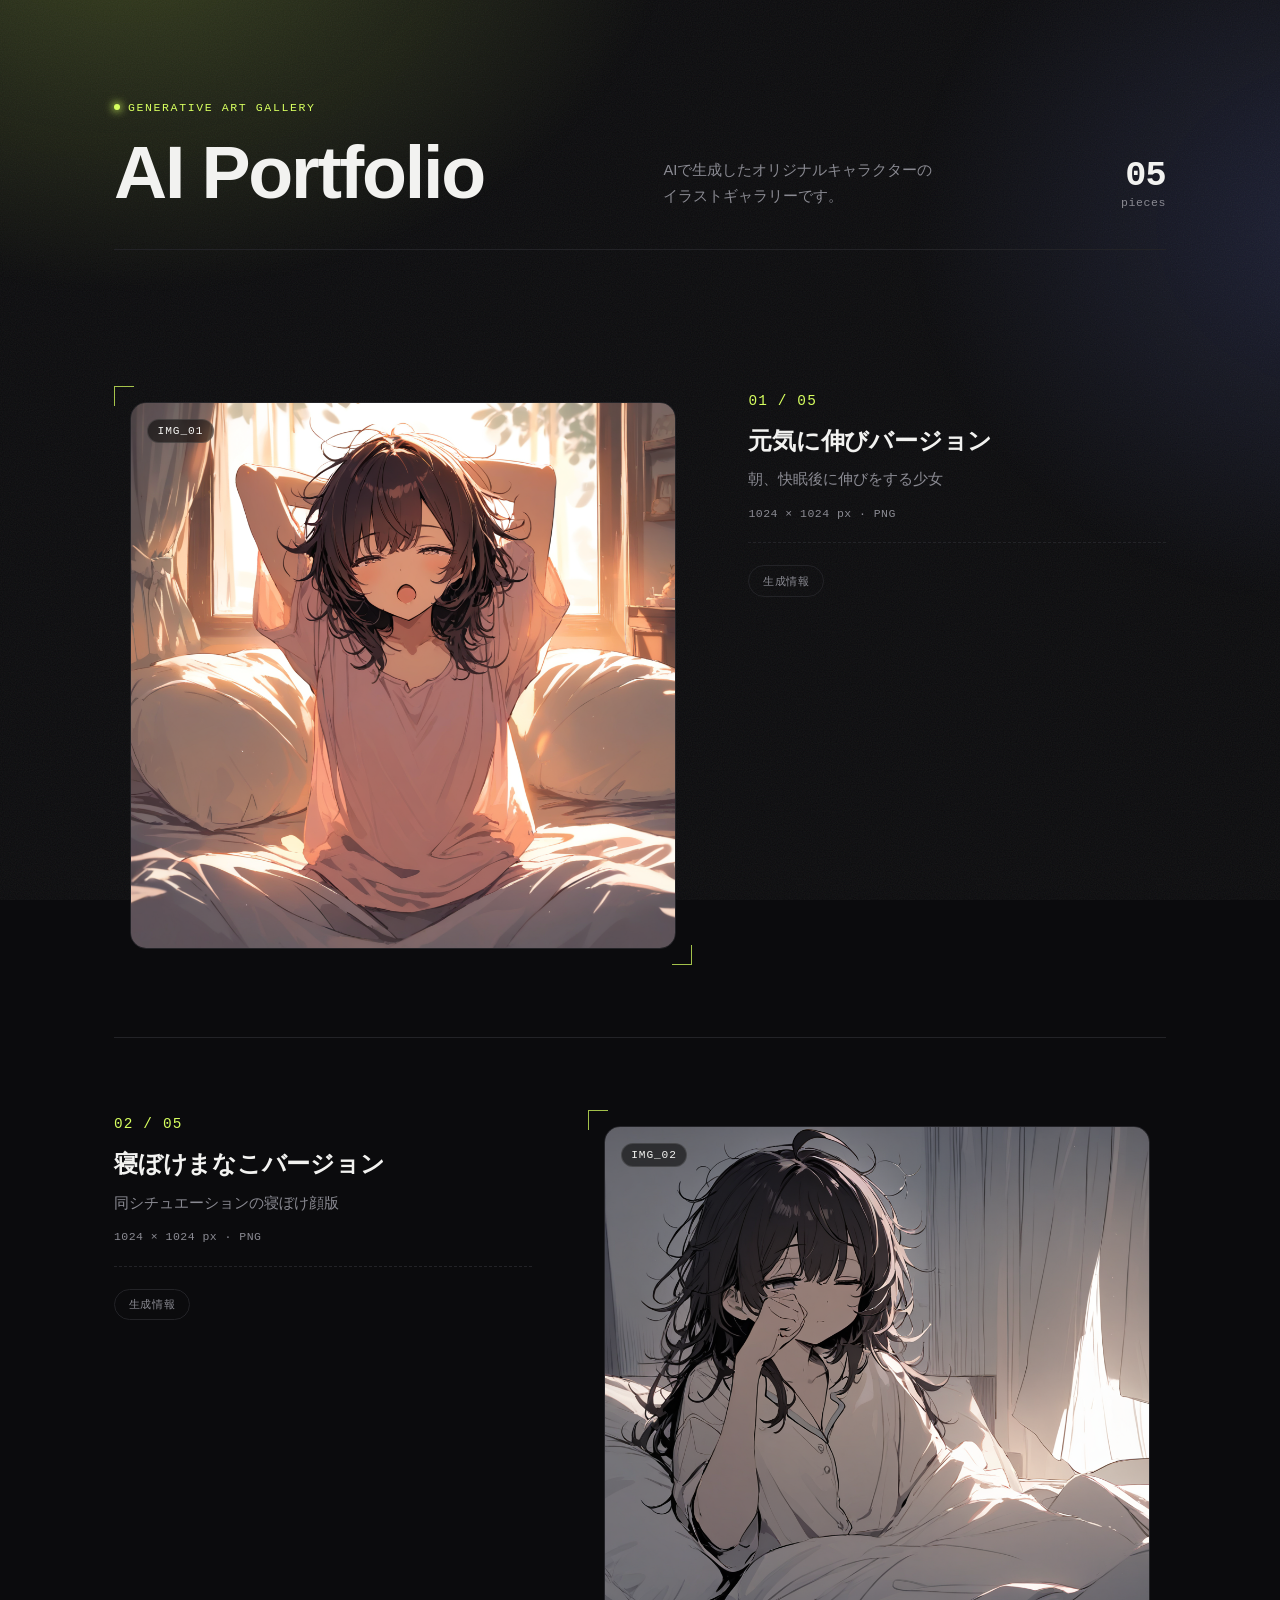
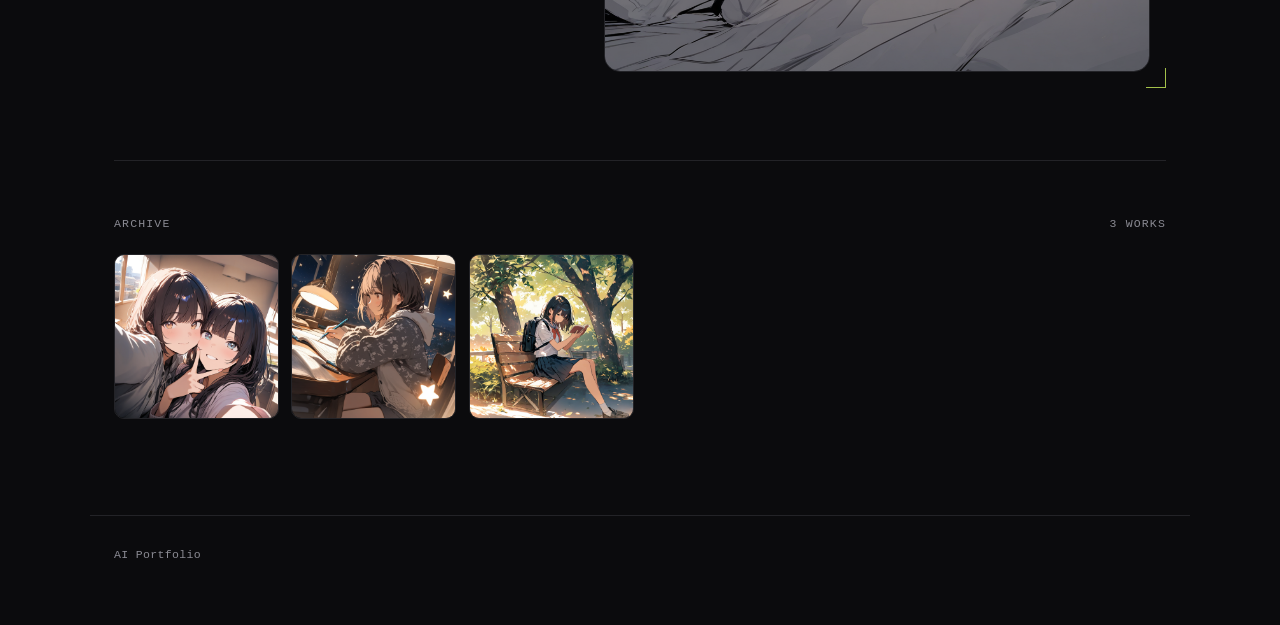
==== docs/index.html @ d52e2854 "Add selfie shot piece (two girls, cheek-to-cheek) Picked the best of 5 generated variations after vi" ====
<!doctype html>
<html lang="ja">
<head>
<meta charset="utf-8">
<meta name="viewport" content="width=device-width, initial-scale=1">
<title>AI Portfolio</title>
<style>
  :root {
    --bg: #0b0b0d;
    --bg-elevated: #131316;
    --fg: #f2f2f0;
    --muted: #8a8a92;
    --accent: #d7ff5f;
    --border: #232327;
    --mono: "SFMono-Regular", Consolas, "Liberation Mono", Menlo, monospace;
    --sans: -apple-system, "Segoe UI", "Hiragino Sans", "Noto Sans JP", sans-serif;
  }
  * { box-sizing: border-box; }
  html { scroll-behavior: smooth; }
  body {
    margin: 0;
    background: var(--bg);
    color: var(--fg);
    font-family: var(--sans);
    -webkit-font-smoothing: antialiased;
  }
  body::before,
  body::after {
    content: "";
    position: fixed;
    inset: 0;
    z-index: -1;
    pointer-events: none;
  }
  body::before {
    background:
      radial-gradient(ellipse 1000px 700px at 10% -10%, rgba(215, 255, 95, 0.22), transparent 55%),
      radial-gradient(ellipse 800px 700px at 105% 25%, rgba(120, 140, 255, 0.16), transparent 55%);
  }
  body::after {
    opacity: 0.07;
    mix-blend-mode: screen;
    background-image: url("data:image/svg+xml,%3Csvg xmlns='http://www.w3.org/2000/svg' width='180' height='180'%3E%3Cfilter id='n'%3E%3CfeTurbulence type='fractalNoise' baseFrequency='0.85' numOctaves='2' stitchTiles='stitch'/%3E%3C/filter%3E%3Crect width='100%25' height='100%25' filter='url(%23n)'/%3E%3C/svg%3E");
  }

  /* ---------- Hero ---------- */
  .hero {
    max-width: 1100px;
    margin: 0 auto;
    padding: 6rem 1.5rem 4rem;
  }
  .hero .eyebrow {
    display: inline-flex;
    align-items: center;
    gap: 0.5rem;
    font-family: var(--mono);
    font-size: 0.72rem;
    letter-spacing: 0.14em;
    text-transform: uppercase;
    color: var(--accent);
    margin-bottom: 1.4rem;
  }
  .hero .eyebrow::before {
    content: "";
    width: 6px;
    height: 6px;
    border-radius: 50%;
    background: var(--accent);
    box-shadow: 0 0 8px 1px var(--accent);
  }
  .hero-row {
    display: flex;
    justify-content: space-between;
    align-items: flex-end;
    gap: 2rem;
    flex-wrap: wrap;
    border-bottom: 1px solid var(--border);
    padding-bottom: 2.5rem;
  }
  .hero h1 {
    font-size: clamp(2.6rem, 7vw, 4.6rem);
    line-height: 1;
    letter-spacing: -0.03em;
    margin: 0;
    font-weight: 700;
  }
  .hero p {
    max-width: 34ch;
    color: var(--muted);
    line-height: 1.75;
    font-size: 0.92rem;
    margin: 0;
  }
  .hero-count {
    font-family: var(--mono);
    font-size: 0.72rem;
    color: var(--muted);
    text-align: right;
    letter-spacing: 0.05em;
    white-space: nowrap;
  }
  .hero-count strong {
    display: block;
    font-size: 2.2rem;
    color: var(--fg);
    font-weight: 700;
    letter-spacing: -0.02em;
  }

  /* ---------- Featured (zigzag editorial) ---------- */
  .featured {
    max-width: 1100px;
    margin: 0 auto;
    padding: 0 1.5rem;
  }
  .piece {
    display: flex;
    align-items: flex-start;
    gap: 3.5rem;
    padding: 4.5rem 0;
    border-bottom: 1px solid var(--border);
  }
  .piece.reverse {
    flex-direction: row-reverse;
  }
  .frame-wrap {
    position: relative;
    padding: 16px;
    flex: 1 1 58%;
    min-width: 0;
  }
  .corner {
    position: absolute;
    width: 20px;
    height: 20px;
    border: 1.5px solid var(--accent);
    opacity: 0.75;
  }
  .corner-tl { top: 0; left: 0; border-right: none; border-bottom: none; }
  .corner-br { bottom: 0; right: 0; border-left: none; border-top: none; }
  .frame {
    position: relative;
    border-radius: 16px;
    overflow: hidden;
    background: var(--bg-elevated);
    border: 1px solid var(--border);
    isolation: isolate;
    cursor: zoom-in;
  }
  .frame img {
    display: block;
    width: 100%;
    height: auto;
    transition: transform 0.6s cubic-bezier(0.16, 1, 0.3, 1);
  }
  .frame:hover img { transform: scale(1.035); }
  .frame .index {
    position: absolute;
    top: 1rem;
    left: 1rem;
    font-family: var(--mono);
    font-size: 0.7rem;
    letter-spacing: 0.08em;
    color: var(--fg);
    background: rgba(0, 0, 0, 0.55);
    backdrop-filter: blur(6px);
    padding: 0.3rem 0.6rem;
    border-radius: 999px;
    border: 1px solid rgba(255, 255, 255, 0.12);
  }
  .info { flex: 1 1 42%; min-width: 0; padding-top: 0.4rem; }
  .info-num {
    display: block;
    font-family: var(--mono);
    font-size: 0.9rem;
    color: var(--accent);
    letter-spacing: 0.08em;
    margin-bottom: 1rem;
  }
  .info h2 { font-size: 1.5rem; font-weight: 600; letter-spacing: -0.01em; margin: 0 0 0.6rem; }
  .info .desc { color: var(--muted); font-size: 0.95rem; line-height: 1.7; margin: 0 0 0.9rem; }
  .info .specs {
    font-family: var(--mono);
    font-size: 0.72rem;
    color: var(--muted);
    letter-spacing: 0.04em;
    margin: 0 0 1.4rem;
    padding-bottom: 1.4rem;
    border-bottom: 1px dashed var(--border);
  }

  .meta-toggle {
    all: unset;
    cursor: pointer;
    font-family: var(--mono);
    font-size: 0.7rem;
    letter-spacing: 0.06em;
    text-transform: uppercase;
    color: var(--muted);
    border: 1px solid var(--border);
    padding: 0.45rem 0.85rem;
    border-radius: 999px;
    transition: color 0.2s, border-color 0.2s;
    white-space: nowrap;
  }
  .meta-toggle:hover, .meta-toggle:focus-visible { color: var(--accent); border-color: var(--accent); }
  details[open] .meta-toggle { color: var(--accent); border-color: var(--accent); }
  .info summary { list-style: none; }
  .info summary::-webkit-details-marker { display: none; }

  .meta {
    margin: 1.1rem 0 0;
    padding: 1.1rem 1.3rem;
    background: var(--bg-elevated);
    border: 1px solid var(--border);
    border-radius: 12px;
    font-family: var(--mono);
    font-size: 0.76rem;
    line-height: 1.6;
    display: grid;
    grid-template-columns: max-content 1fr;
    gap: 0.3rem 1.2rem;
  }
  .meta dt { color: var(--muted); white-space: nowrap; }
  .meta dd { margin: 0; white-space: pre-wrap; word-break: break-word; color: var(--fg); }

  @media (max-width: 760px) {
    .piece { flex-direction: column; gap: 1.6rem; padding: 3rem 0; }
    .frame-wrap, .info { flex: 1 1 auto; width: 100%; }
  }

  /* ---------- Archive (dense grid) ---------- */
  .archive {
    max-width: 1100px;
    margin: 0 auto;
    padding: 3.5rem 1.5rem 6rem;
  }
  .archive-head {
    display: flex;
    justify-content: space-between;
    align-items: baseline;
    margin-bottom: 1.5rem;
    font-family: var(--mono);
    font-size: 0.72rem;
    letter-spacing: 0.1em;
    text-transform: uppercase;
    color: var(--muted);
  }
  .grid {
    display: grid;
    grid-template-columns: repeat(auto-fill, minmax(150px, 1fr));
    gap: 0.8rem;
  }
  .thumb {
    all: unset;
    cursor: zoom-in;
    position: relative;
    display: block;
    aspect-ratio: 1;
    border-radius: 10px;
    overflow: hidden;
    border: 1px solid var(--border);
    background: var(--bg-elevated);
  }
  .thumb img {
    width: 100%;
    height: 100%;
    object-fit: cover;
    display: block;
    transition: transform 0.4s ease;
  }
  .thumb:hover img { transform: scale(1.08); }
  .thumb:focus-visible { outline: 2px solid var(--accent); outline-offset: 2px; }
  .thumb .thumb-label {
    position: absolute;
    inset: auto 0 0 0;
    padding: 0.55rem 0.6rem;
    font-family: var(--mono);
    font-size: 0.64rem;
    color: #fff;
    background: linear-gradient(to top, rgba(0, 0, 0, 0.8), transparent);
    opacity: 0;
    transition: opacity 0.25s ease;
  }
  .thumb:hover .thumb-label,
  .thumb:focus-visible .thumb-label { opacity: 1; }

  /* ---------- Lightbox ---------- */
  .lightbox {
    position: fixed;
    inset: 0;
    z-index: 50;
    background: rgba(6, 6, 7, 0.9);
    backdrop-filter: blur(8px);
    display: flex;
    align-items: center;
    justify-content: center;
    padding: 2rem 1.2rem;
    opacity: 0;
    pointer-events: none;
    transition: opacity 0.2s ease;
  }
  .lightbox.open { opacity: 1; pointer-events: auto; }
  .lightbox-inner {
    max-width: 1040px;
    width: 100%;
    max-height: 88vh;
    overflow: auto;
    display: flex;
    gap: 2rem;
    background: var(--bg-elevated);
    border: 1px solid var(--border);
    border-radius: 16px;
    padding: 1.8rem;
  }
  .lightbox-figure { flex: 1 1 55%; min-width: 0; }
  .lightbox-figure img { width: 100%; height: auto; border-radius: 10px; display: block; }
  .lightbox-panel { flex: 1 1 45%; min-width: 0; }
  .lightbox-panel h2 { font-size: 1.3rem; margin: 0 0 0.5rem; }
  .lightbox-panel .desc { color: var(--muted); font-size: 0.92rem; margin: 0 0 0.9rem; }
  .lightbox-panel .specs {
    font-family: var(--mono);
    font-size: 0.72rem;
    color: var(--muted);
    margin: 0 0 1.2rem;
    padding-bottom: 1.2rem;
    border-bottom: 1px dashed var(--border);
  }
  .lightbox-close {
    all: unset;
    cursor: pointer;
    position: absolute;
    top: 1.6rem;
    right: 1.6rem;
    font-family: var(--mono);
    font-size: 0.72rem;
    letter-spacing: 0.05em;
    color: var(--muted);
    border: 1px solid var(--border);
    padding: 0.4rem 0.75rem;
    border-radius: 999px;
  }
  .lightbox-close:hover { color: var(--accent); border-color: var(--accent); }
  @media (max-width: 720px) {
    .lightbox-inner { flex-direction: column; }
  }

  /* ---------- Footer ---------- */
  footer {
    max-width: 1100px;
    margin: 0 auto;
    padding: 2rem 1.5rem 4rem;
    border-top: 1px solid var(--border);
    color: var(--muted);
    font-family: var(--mono);
    font-size: 0.72rem;
    letter-spacing: 0.03em;
    display: flex;
    justify-content: space-between;
    flex-wrap: wrap;
    gap: 0.5rem;
  }
</style>
</head>
<body>

<header class="hero">
  <span class="eyebrow">Generative Art Gallery</span>
  <div class="hero-row">
    <h1>AI Portfolio</h1>
    <p>AIで生成したオリジナルキャラクターのイラストギャラリーです。</p>
    <div class="hero-count"><strong id="item-count">00</strong>pieces</div>
  </div>
</header>

<section class="featured" id="featured"></section>

<section class="archive">
  <div class="archive-head">
    <span>Archive</span>
    <span id="archive-count"></span>
  </div>
  <div class="grid" id="grid"></div>
</section>

<footer>
  <span>AI Portfolio</span>
</footer>

<div class="lightbox" id="lightbox">
  <button class="lightbox-close" id="lightbox-close" type="button">close ✕</button>
  <div class="lightbox-inner">
    <figure class="lightbox-figure">
      <img id="lightbox-img" src="" alt="">
    </figure>
    <div class="lightbox-panel">
      <h2 id="lightbox-title"></h2>
      <p class="desc" id="lightbox-desc"></p>
      <p class="specs" id="lightbox-specs"></p>
      <dl class="meta" id="lightbox-meta"></dl>
    </div>
  </div>
</div>

<script>
// ひとつの作品 = ひとつのオブジェクト。画像を増やすときはこの配列の先頭に1件追加する（新しい順に上へ表示するため）。
const ITEMS = [
  {
    src: "images/selfie_cheek_to_cheek_01.png",
    alt: "頬を寄せ合って自撮りをする2人の女の子のイラスト",
    title: "自撮りショット",
    desc: "頬をくっつける距離で自撮りをする2人",
    specs: "1024 × 1024 px · PNG",
    featured: false,
    model: "cagliostrolab/animagine-xl-4.0 @ 2b7c1b397761bf5bd3cc42e5b39ec99314a75a96",
    seed: "774460154",
    steps: "28 / 5.0",
    prompt: "2girls, selfie, self shot, holding smartphone, arm outstretched, close-up, cheek-to-cheek, faces close together, looking at viewer, smiling, peace sign, casual clothes, indoors, soft lighting, candid photo composition, safe, masterpiece, high score, great score, absurdres",
    negative: "lowres, bad anatomy, bad hands, extra arms, extra legs, extra fingers, fused faces, mutated, deformed, text, error, missing finger, extra digits, fewer digits, cropped, worst quality, low quality, low score, bad score, average score, signature, watermark, username, blurry"
  },
  {
    src: "images/night_study_desk_01.png",
    alt: "ランプの明かりの下、夜に宿題をする少女のイラスト",
    title: "夜の勉強",
    desc: "ランプの明かりの下、夜に宿題をする少女",
    specs: "1024 × 1024 px · PNG",
    featured: false,
    model: "cagliostrolab/animagine-xl-4.0 @ 2b7c1b397761bf5bd3cc42e5b39ec99314a75a96",
    seed: "1035615588",
    steps: "28 / 5.0",
    prompt: "1girl, solo, safe, sitting at desk, studying, writing in notebook, pencil, desk lamp light, open textbook, focused expression, casual home clothes, night, window showing stars, warm lamp glow, dim room lighting, indoors, masterpiece, high score, great score, absurdres",
    negative: "lowres, bad anatomy, bad hands, text, error, missing finger, extra digits, fewer digits, cropped, worst quality, low quality, low score, bad score, average score, signature, watermark, username, blurry"
  },
  {
    src: "images/afterschool_park_reading_01.png",
    alt: "放課後、公園のベンチで読書する少女のイラスト",
    title: "放課後の読書",
    desc: "公園のベンチで読書をする少女",
    specs: "1024 × 1024 px · PNG",
    featured: false,
    model: "cagliostrolab/animagine-xl-4.0 @ 2b7c1b397761bf5bd3cc42e5b39ec99314a75a96",
    seed: "949732199",
    steps: "28 / 5.0",
    prompt: "1girl, solo, safe, sitting on park bench, reading book, school uniform, backpack beside her, relaxed expression, afternoon sunlight, trees, green leaves, dappled light, gentle breeze, outdoors, soft lighting, warm colors, masterpiece, high score, great score, absurdres",
    negative: "lowres, bad anatomy, bad hands, text, error, missing finger, extra digits, fewer digits, cropped, worst quality, low quality, low score, bad score, average score, signature, watermark, username, blurry"
  },
  {
    src: "images/wakeup_energetic_02_fixed.png",
    alt: "元気に伸びをする少女のイラスト",
    title: "元気に伸びバージョン",
    desc: "朝、快眠後に伸びをする少女",
    specs: "1024 × 1024 px · PNG",
    featured: true,
    model: "cagliostrolab/animagine-xl-4.0 @ 2b7c1b397761bf5bd3cc42e5b39ec99314a75a96",
    seed: "374562408",
    steps: "28 / 5.0",
    prompt: "1girl, solo, safe, stretching, arms up, arms behind head, big stretch, messy hair, bedhead, sleepy eyes, half-closed eyes, gentle smile, open mouth, yawning, sitting on bed, pajamas, tank top, loose clothes, morning light, sun rays through window, curtains, window, bedroom, indoors, bed sheets, pillow, soft lighting, warm colors, backlighting, masterpiece, high score, great score, absurdres",
    negative: "lowres, bad anatomy, bad hands, text, error, missing finger, extra digits, fewer digits, cropped, worst quality, low quality, low score, bad score, average score, signature, watermark, username, blurry"
  },
  {
    src: "images/wakeup_sleepy_02_fixed.png",
    alt: "寝ぼけまなこの少女のイラスト",
    title: "寝ぼけまなこバージョン",
    desc: "同シチュエーションの寝ぼけ顔版",
    specs: "1024 × 1024 px · PNG",
    featured: true,
    model: "cagliostrolab/animagine-xl-4.0 @ 2b7c1b397761bf5bd3cc42e5b39ec99314a75a96",
    seed: "1880508656",
    steps: "28 / 5.0",
    prompt: "1girl, solo, safe, half-closed eyes, empty eyes, drowsy, dazed, confused, rubbing eyes, one eye closed, messy hair, disheveled hair, bedhead, ahoge, half-awake, mouth slightly open, blank expression, sleepy, sitting on bed, still under blanket, pajamas, loose clothes, morning, dim lighting, soft window light, curtains, bedroom, indoors, bed sheets, pillow, soft lighting, low contrast, muted colors, masterpiece, high score, great score, absurdres",
    negative: "lowres, bad anatomy, bad hands, text, error, missing finger, extra digits, fewer digits, cropped, worst quality, low quality, low score, bad score, average score, signature, watermark, username, blurry"
  }
];

function el(tag, className, text) {
  const node = document.createElement(tag);
  if (className) node.className = className;
  if (text !== undefined) node.textContent = text;
  return node;
}

function buildMeta(item) {
  const dl = el("dl", "meta");
  const rows = [
    ["model", item.model],
    ["seed", item.seed],
    ["steps / cfg", item.steps],
    ["prompt", item.prompt],
    ["negative", item.negative]
  ];
  for (const [key, value] of rows) {
    dl.appendChild(el("dt", null, key));
    dl.appendChild(el("dd", null, value));
  }
  return dl;
}

function buildFeaturedPiece(item, index) {
  const article = el("article", "piece" + (index % 2 === 1 ? " reverse" : ""));

  const frameWrap = el("div", "frame-wrap");
  frameWrap.appendChild(el("span", "corner corner-tl"));
  frameWrap.appendChild(el("span", "corner corner-br"));
  const frame = el("div", "frame");
  frame.appendChild(el("span", "index", "IMG_" + String(index + 1).padStart(2, "0")));
  const img = el("img");
  img.src = item.src;
  img.alt = item.alt;
  img.loading = "lazy";
  frame.appendChild(img);
  frame.addEventListener("click", () => openLightbox(item));
  frameWrap.appendChild(frame);
  article.appendChild(frameWrap);

  const info = el("div", "info");
  info.appendChild(el("span", "info-num", String(index + 1).padStart(2, "0") + " / " + String(ITEMS.length).padStart(2, "0")));
  info.appendChild(el("h2", null, item.title));
  info.appendChild(el("p", "desc", item.desc));
  info.appendChild(el("p", "specs", item.specs));
  const details = document.createElement("details");
  const summary = el("summary", "meta-toggle", "生成情報");
  details.appendChild(summary);
  details.appendChild(buildMeta(item));
  info.appendChild(details);
  article.appendChild(info);

  return article;
}

function buildThumb(item) {
  const button = el("button", "thumb");
  button.type = "button";
  const img = el("img");
  img.src = item.src;
  img.alt = item.alt;
  img.loading = "lazy";
  button.appendChild(img);
  button.appendChild(el("span", "thumb-label", item.title));
  button.addEventListener("click", () => openLightbox(item));
  return button;
}

const lightbox = document.getElementById("lightbox");
const lightboxImg = document.getElementById("lightbox-img");
const lightboxTitle = document.getElementById("lightbox-title");
const lightboxDesc = document.getElementById("lightbox-desc");
const lightboxSpecs = document.getElementById("lightbox-specs");
const lightboxMeta = document.getElementById("lightbox-meta");

function openLightbox(item) {
  lightboxImg.src = item.src;
  lightboxImg.alt = item.alt;
  lightboxTitle.textContent = item.title;
  lightboxDesc.textContent = item.desc;
  lightboxSpecs.textContent = item.specs;
  lightboxMeta.replaceChildren(...buildMeta(item).children);
  lightbox.classList.add("open");
  document.body.style.overflow = "hidden";
}

function closeLightbox() {
  lightbox.classList.remove("open");
  document.body.style.overflow = "";
}

document.getElementById("lightbox-close").addEventListener("click", closeLightbox);
lightbox.addEventListener("click", (e) => { if (e.target === lightbox) closeLightbox(); });
document.addEventListener("keydown", (e) => { if (e.key === "Escape") closeLightbox(); });

const featuredEl = document.getElementById("featured");
const gridEl = document.getElementById("grid");
const featuredItems = ITEMS.filter((item) => item.featured);
const archiveItems = ITEMS.filter((item) => !item.featured);

featuredItems.forEach((item, i) => featuredEl.appendChild(buildFeaturedPiece(item, i)));
archiveItems.forEach((item) => gridEl.appendChild(buildThumb(item)));
if (archiveItems.length === 0) document.querySelector(".archive").style.display = "none";

document.getElementById("item-count").textContent = String(ITEMS.length).padStart(2, "0");
document.getElementById("archive-count").textContent = archiveItems.length + " works";
</script>

</body>
</html>
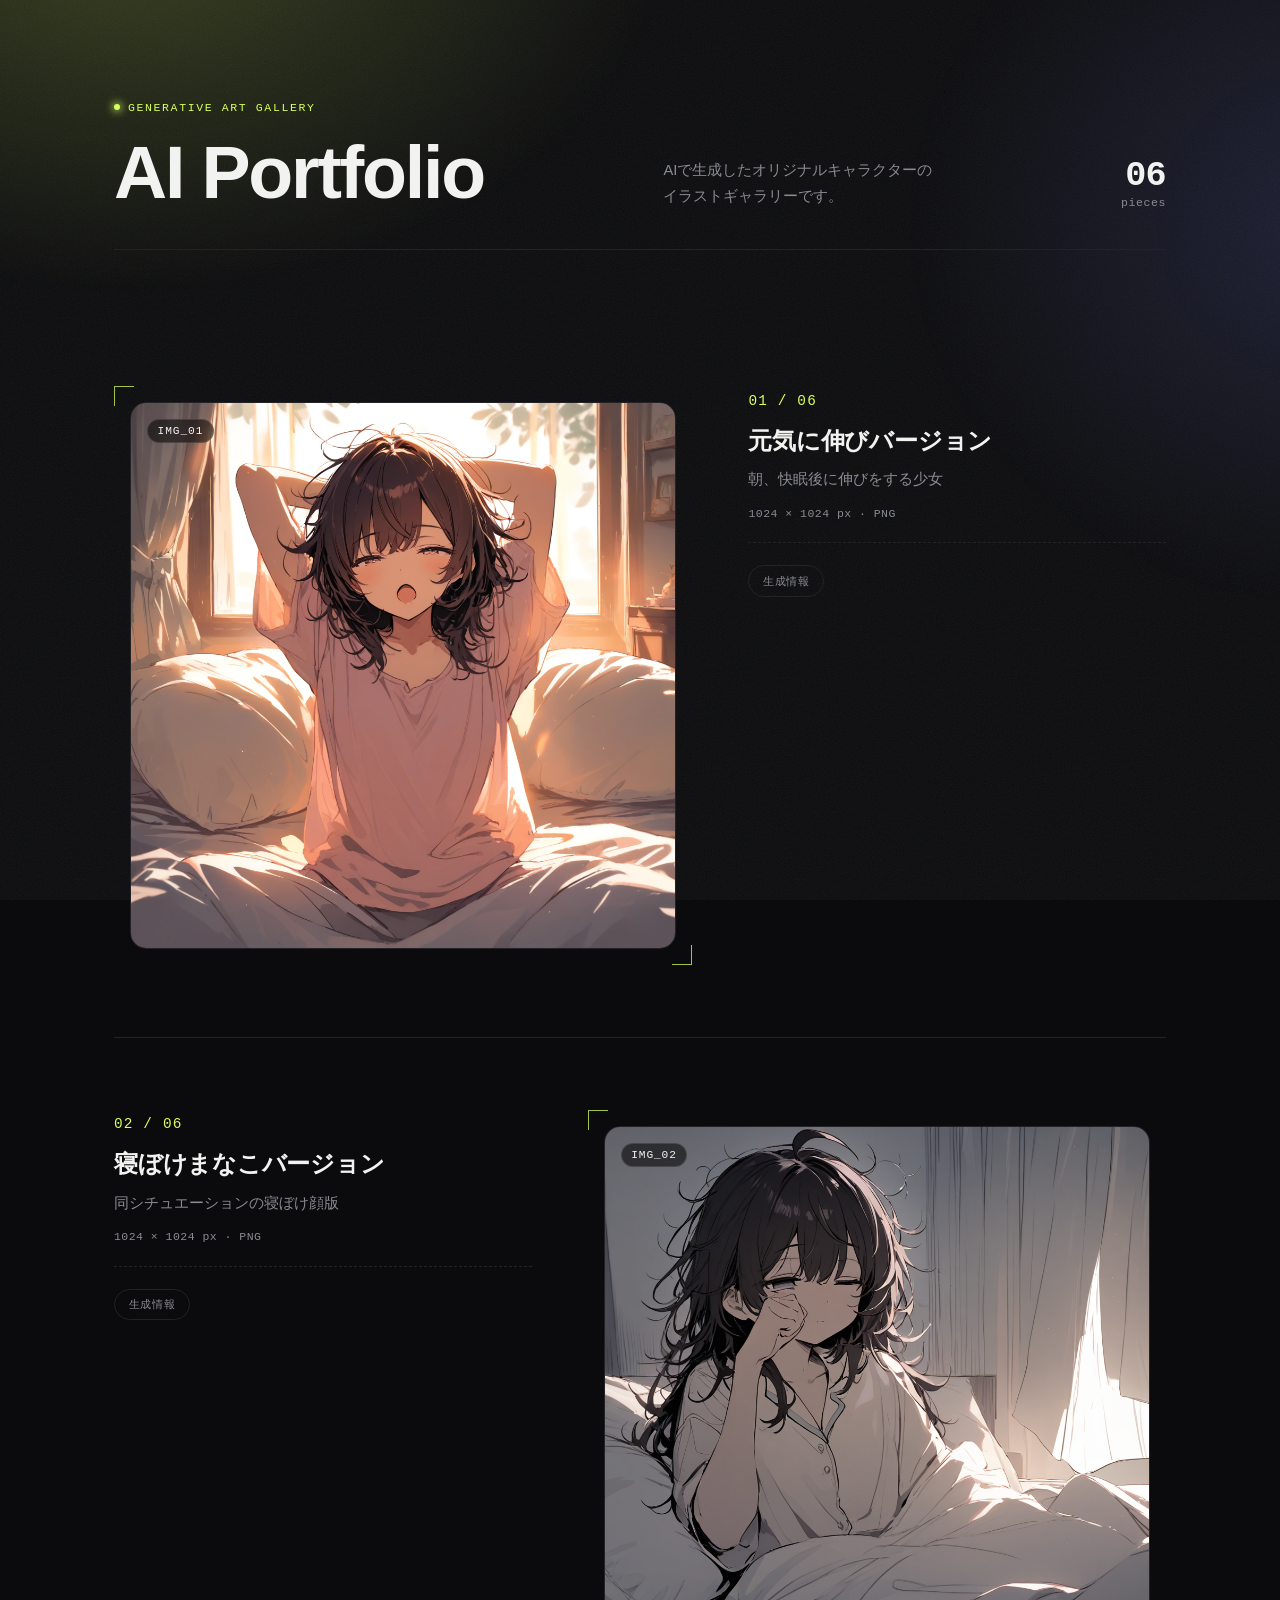
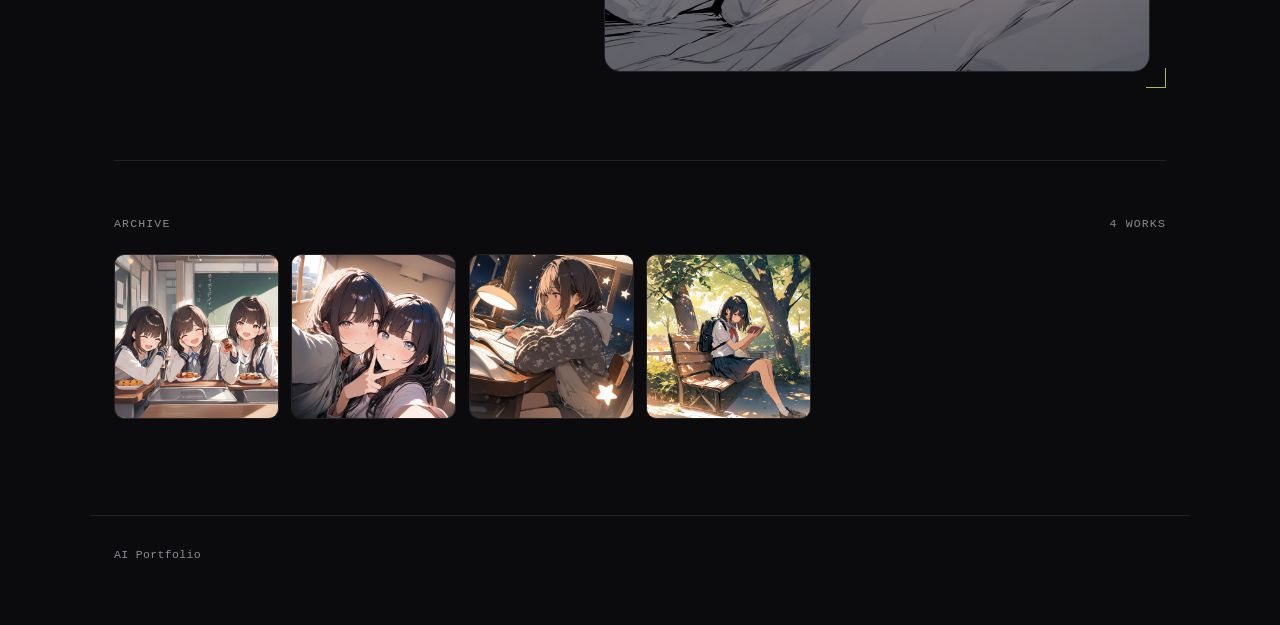
==== commit 90525af4: "Add classroom snacks piece (3 girls) with a production note 3-character scenes proved much harder th" ====
--- a/docs/index.html
+++ b/docs/index.html
@@ -405,6 +405,20 @@
 <script>
 // ひとつの作品 = ひとつのオブジェクト。画像を増やすときはこの配列の先頭に1件追加する（新しい順に上へ表示するため）。
 const ITEMS = [
+  {
+    src: "images/classroom_snacks_01.png",
+    alt: "放課後の教室でお菓子を分け合いながらわちゃわちゃする3人の女の子のイラスト",
+    title: "放課後のおやつタイム",
+    desc: "教室でお菓子を分け合いながら盛り上がる3人",
+    specs: "1024 × 1024 px · PNG",
+    featured: false,
+    model: "cagliostrolab/animagine-xl-4.0 @ 2b7c1b397761bf5bd3cc42e5b39ec99314a75a96",
+    seed: "199365787",
+    steps: "28 / 5.0",
+    note: "3人構成・机の境界・黒板の文字表現はAIにとって特に難しく、この1枚にたどり着くまで何度もプロンプト調整を重ねました（黒板の文字は読めない字のままです）",
+    prompt: "3girls, japanese classroom, rows of school desks facing the blackboard, sitting together at desks pushed side by side, individual desks with clear gap between them, distinct desk edges, tall windows along the side wall, side lighting from windows, blackboard visible, clean unobstructed foreground, no desk blocking the camera view, sharing snacks, sweets, laughing, cheerful, happy expressions, school uniform, candid, casual atmosphere, indoors, safe, masterpiece, high score, great score, absurdres",
+    negative: "lowres, bad anatomy, bad hands, extra arms, extra legs, extra fingers, missing fingers, fused faces, extra heads, missing limbs, fused desks, merged furniture, single oversized desk, seamless desks, warped furniture, malformed table, window behind subject, backlit window backdrop, mutated, deformed, text, error, missing finger, extra digits, fewer digits, cropped, worst quality, low quality, low score, bad score, average score, signature, watermark, username, blurry"
+  },
   {
     src: "images/selfie_cheek_to_cheek_01.png",
     alt: "頬を寄せ合って自撮りをする2人の女の子のイラスト",
@@ -488,6 +502,7 @@
     ["prompt", item.prompt],
     ["negative", item.negative]
   ];
+  if (item.note) rows.push(["note", item.note]);
   for (const [key, value] of rows) {
     dl.appendChild(el("dt", null, key));
     dl.appendChild(el("dd", null, value));
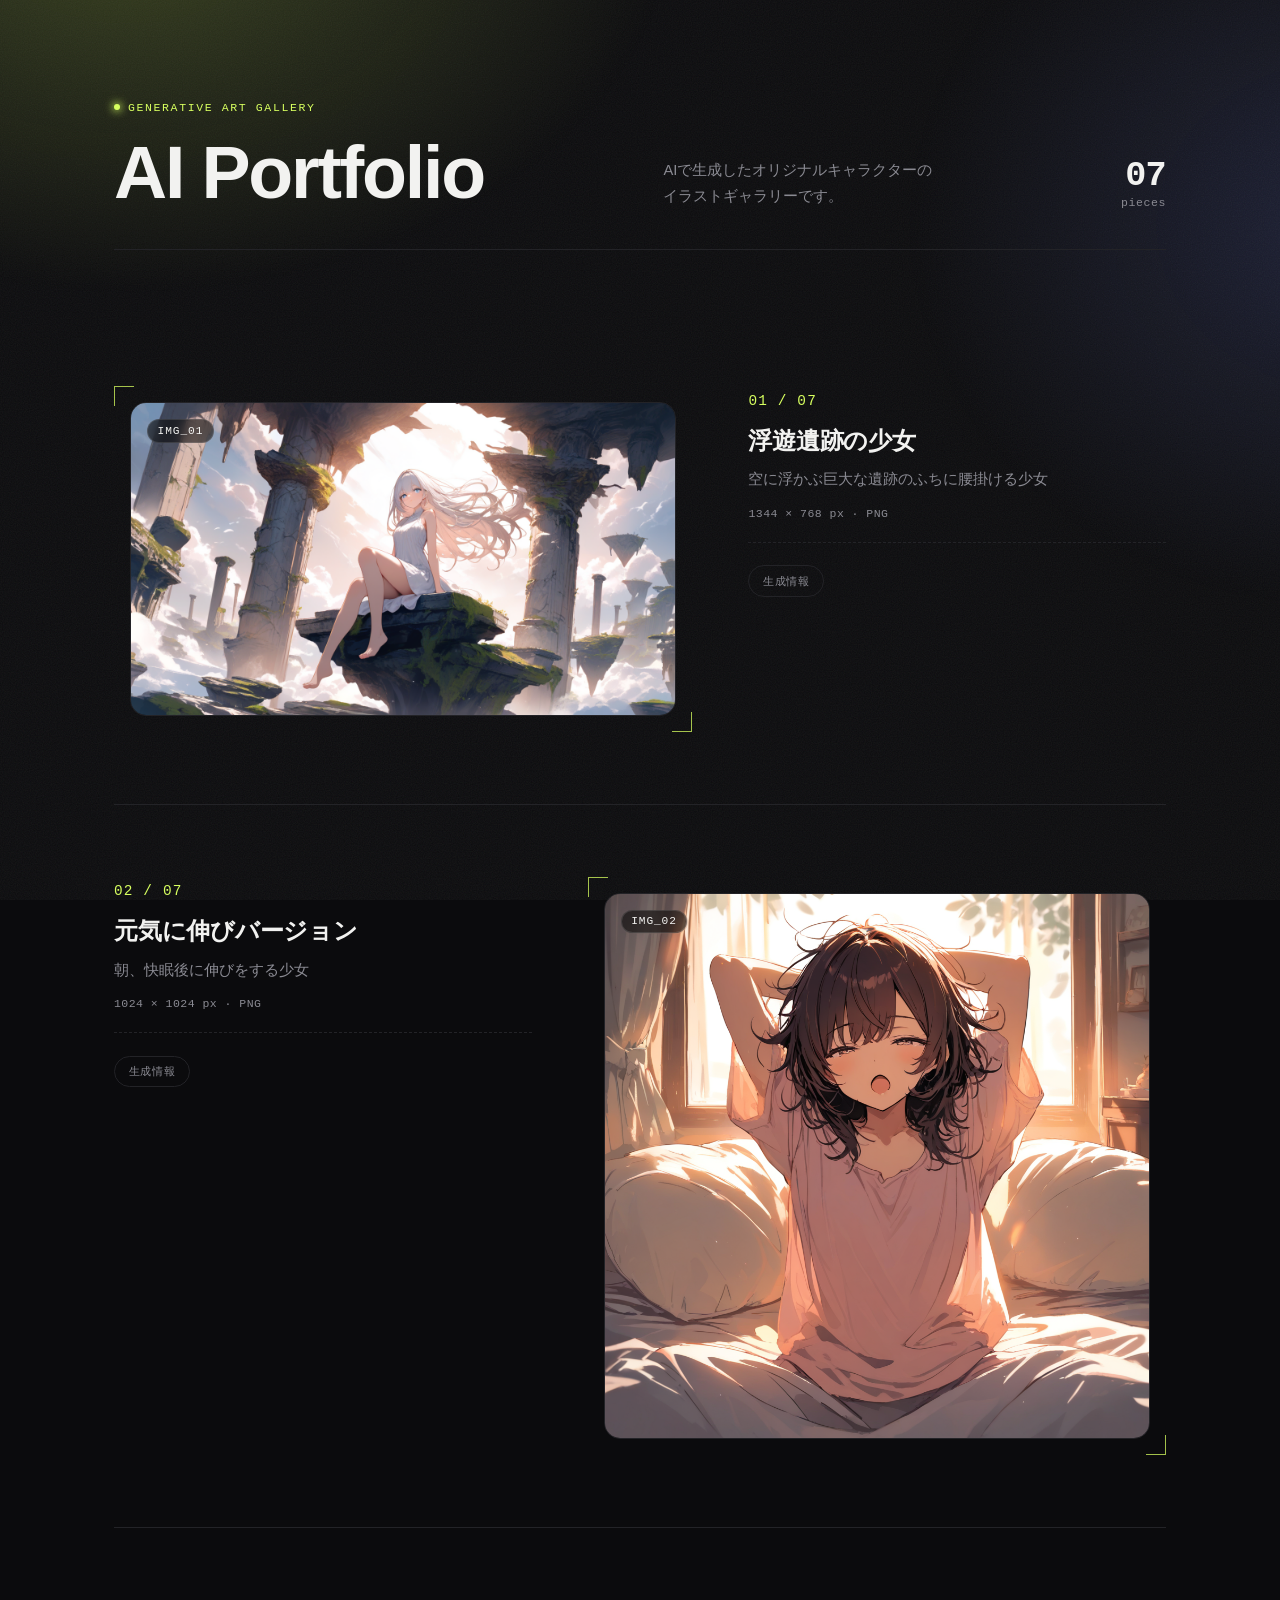
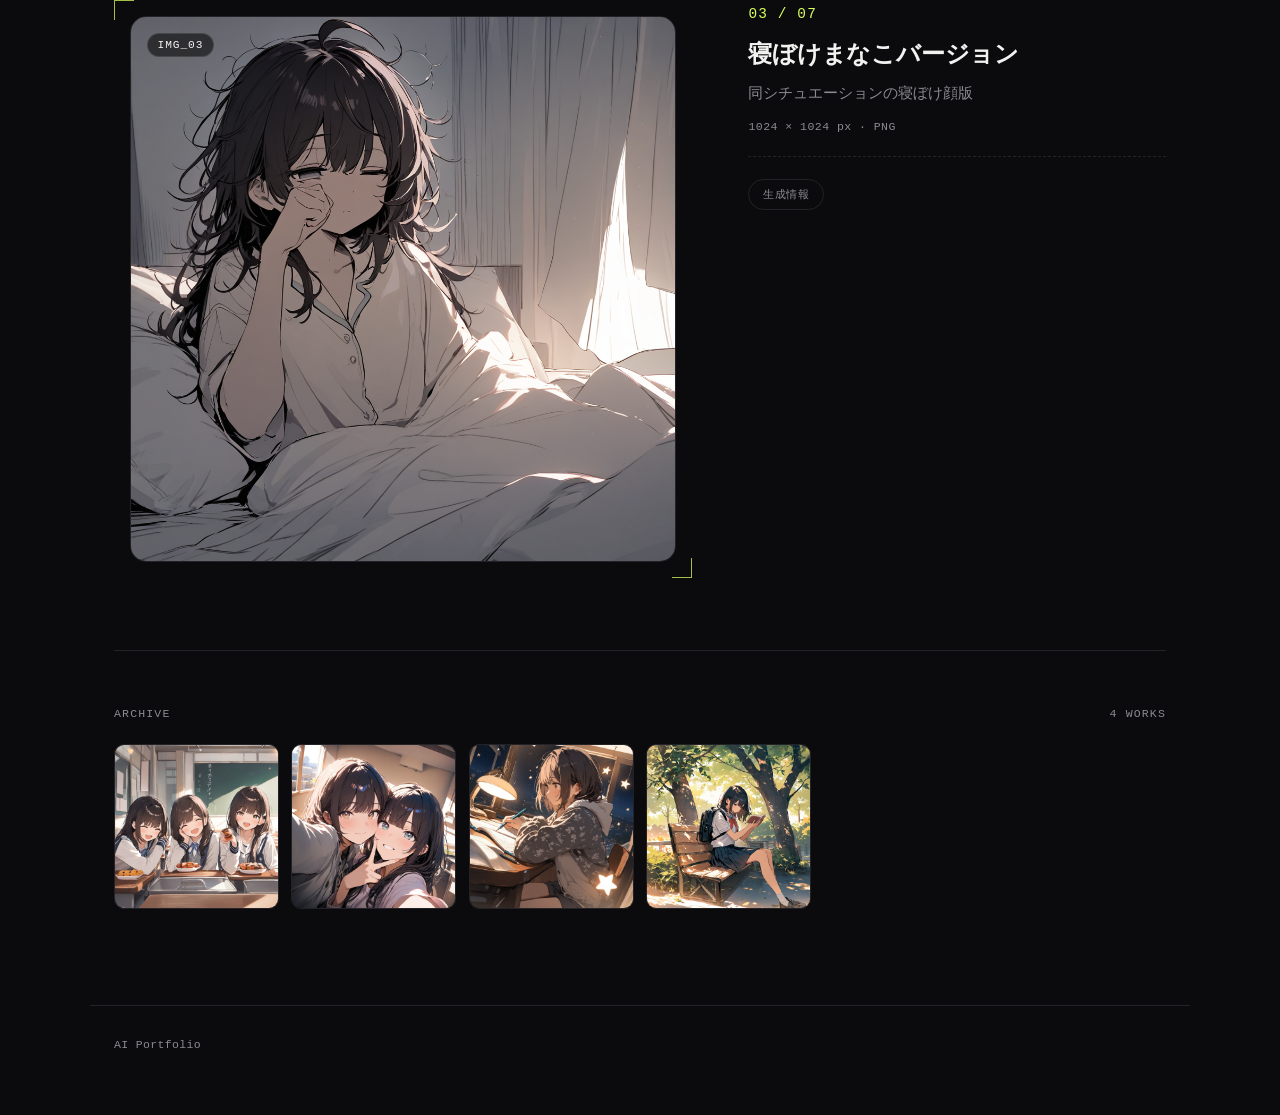
==== commit b86d7e8f: "Add floating ruins piece and a minimal pinned/hall-of-fame mechanism Adds "floating_ruins_girl_01" w" ====
--- a/docs/index.html
+++ b/docs/index.html
@@ -405,6 +405,21 @@
 <script>
 // ひとつの作品 = ひとつのオブジェクト。画像を増やすときはこの配列の先頭に1件追加する（新しい順に上へ表示するため）。
 const ITEMS = [
+  {
+    src: "images/floating_ruins_girl_01.png",
+    alt: "空に浮かぶ巨大な遺跡のふちに座る、白いドレスの少女のイラスト",
+    title: "浮遊遺跡の少女",
+    desc: "空に浮かぶ巨大な遺跡のふちに腰掛ける少女",
+    specs: "1344 × 768 px · PNG",
+    featured: true,
+    pinned: true,
+    model: "cagliostrolab/animagine-xl-4.0 @ 2b7c1b397761bf5bd3cc42e5b39ec99314a75a96",
+    seed: "1801887497",
+    steps: "32 / 6.0",
+    note: "現実離れした要素（空中に浮かぶ巨大な遺跡＋そこにそぐわない白いドレス姿の少女）を組み合わせたプロンプトを、AIがどこまで正しく解釈できるかを試すために作った1枚。作者のお気に入りのため、新着順に関わらず常に先頭に固定表示しています。",
+    prompt: "1girl, solo, safe, sitting on the edge of a floating ancient ruin, long white hair, hair blowing in the wind, white sleeveless dress, bare feet, no shoes, beautiful detailed face, beautiful detailed eyes, symmetrical face, cute face, delicate facial features, looking at viewer, upper body focus, floating ruins, ancient architecture, crumbling stone pillars, moss covered ruins, intricate details, highly detailed background, floating island, vast sky, huge clouds, dramatic lighting, backlighting, epic scenery, fantasy, masterpiece, high score, great score, absurdres, extremely detailed",
+    negative: "lowres, bad anatomy, bad hands, blurry face, indistinct face, expressionless, asymmetrical eyes, extra fingers, missing fingers, text, error, missing finger, extra digits, fewer digits, worst quality, low quality, low score, bad score, average score, signature, watermark, username, blurry"
+  },
   {
     src: "images/classroom_snacks_01.png",
     alt: "放課後の教室でお菓子を分け合いながらわちゃわちゃする3人の女の子のイラスト",
@@ -584,7 +599,9 @@
 
 const featuredEl = document.getElementById("featured");
 const gridEl = document.getElementById("grid");
-const featuredItems = ITEMS.filter((item) => item.featured);
+// pinned: true の作品は新着順に関わらずFeatured内の先頭に固定表示する
+const featuredItems = ITEMS.filter((item) => item.featured)
+  .sort((a, b) => (b.pinned === true) - (a.pinned === true));
 const archiveItems = ITEMS.filter((item) => !item.featured);
 
 featuredItems.forEach((item, i) => featuredEl.appendChild(buildFeaturedPiece(item, i)));
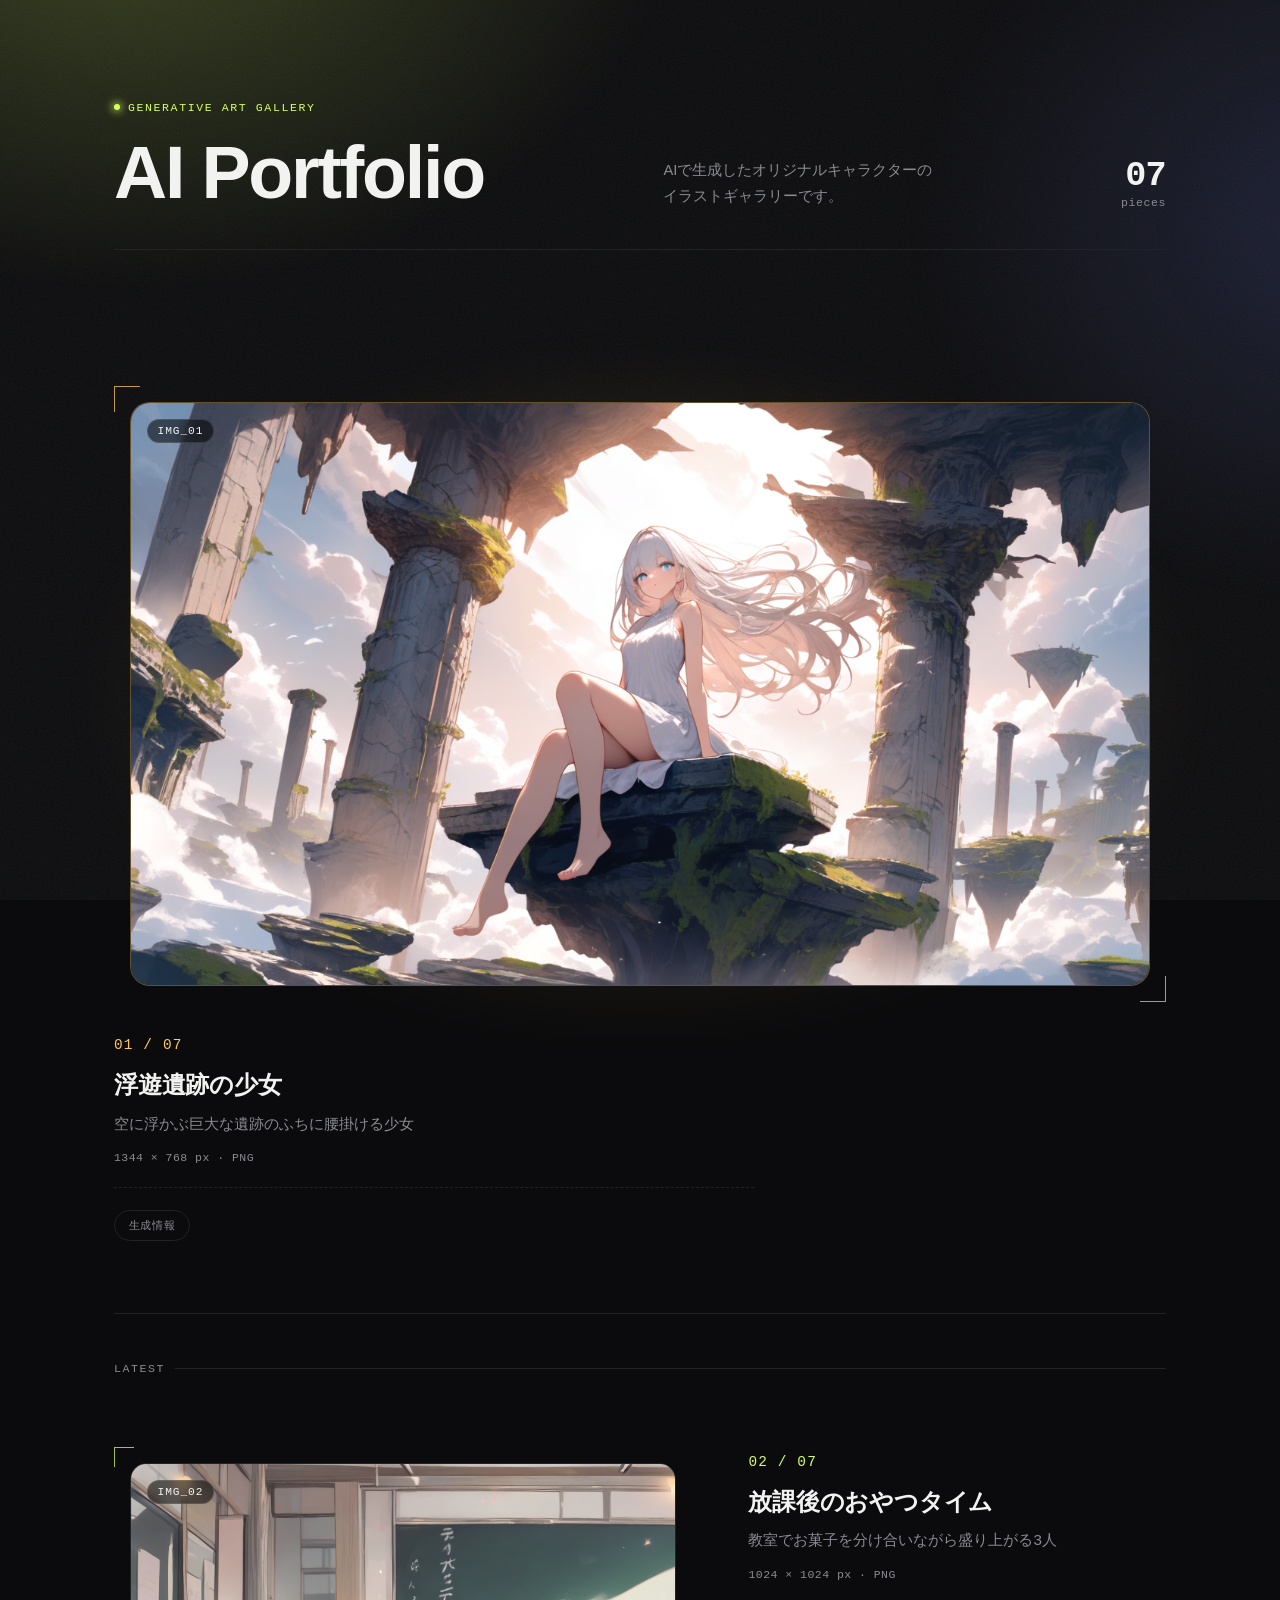
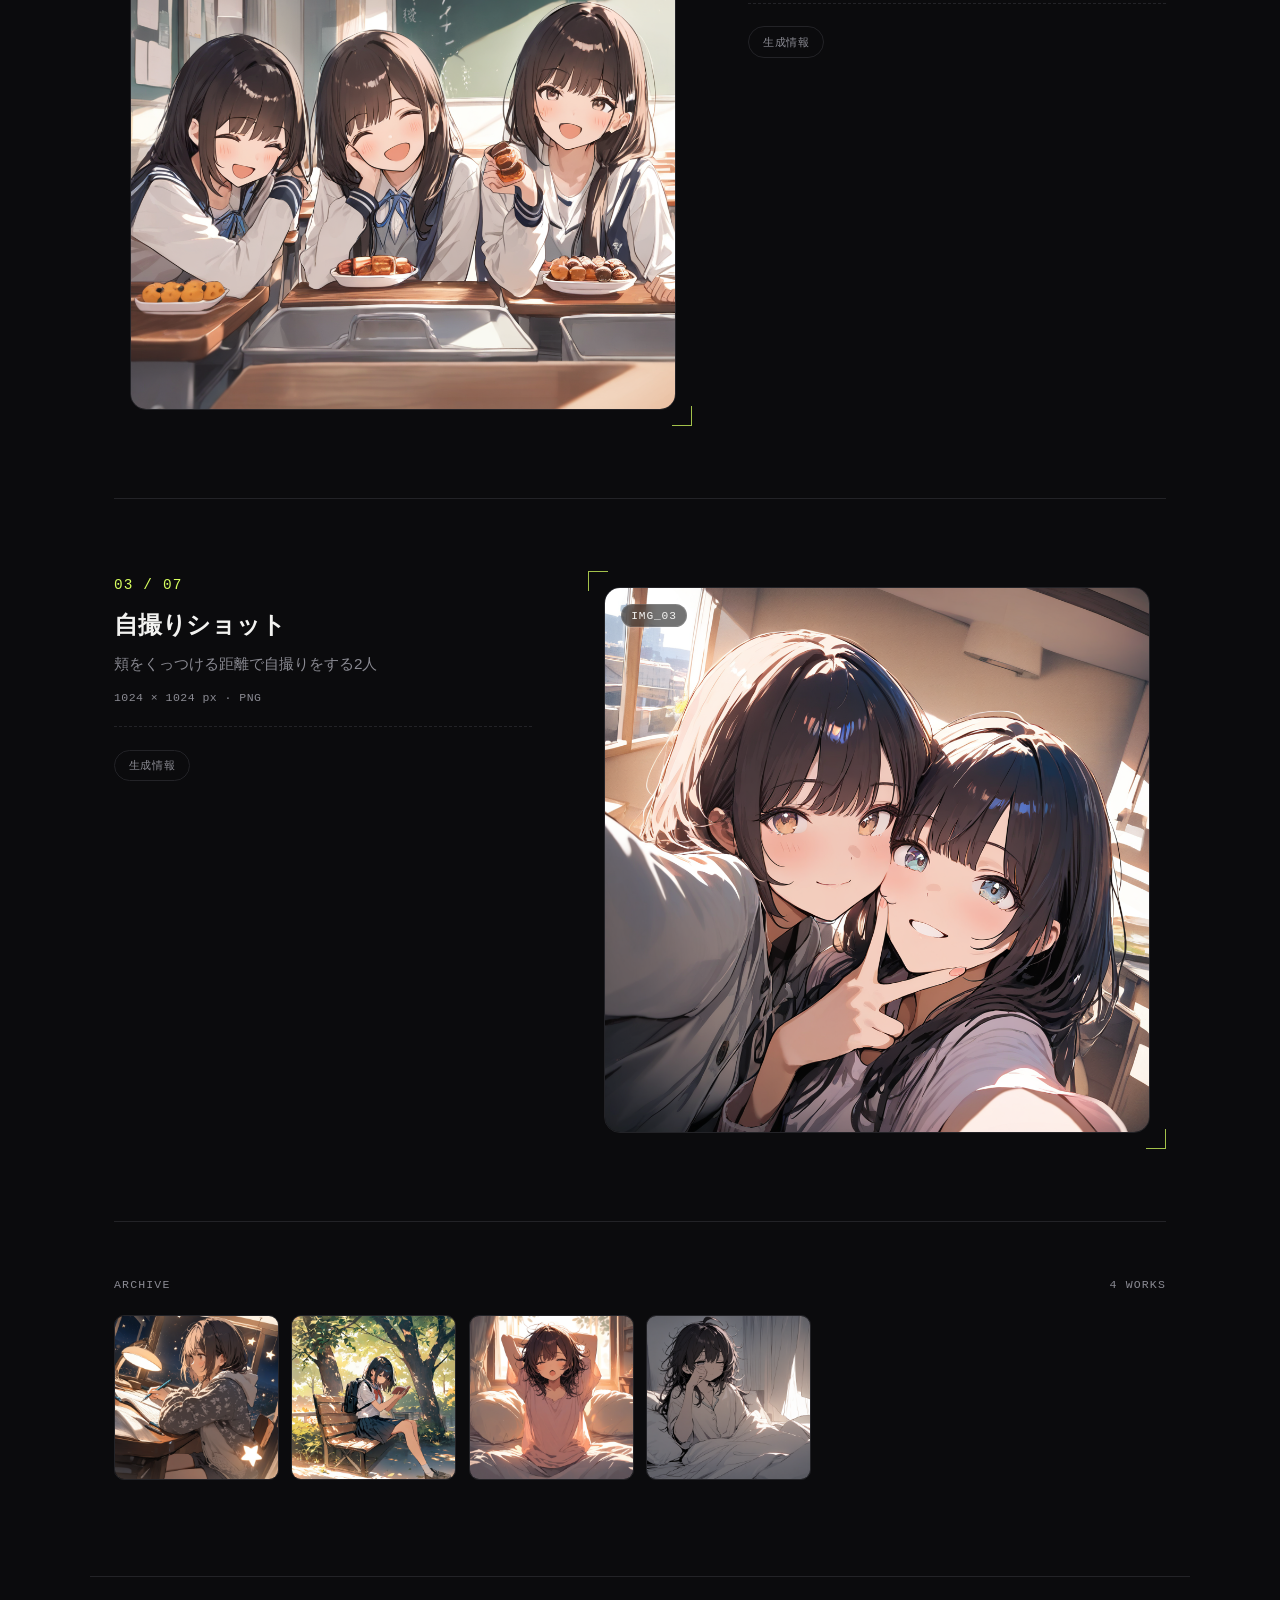
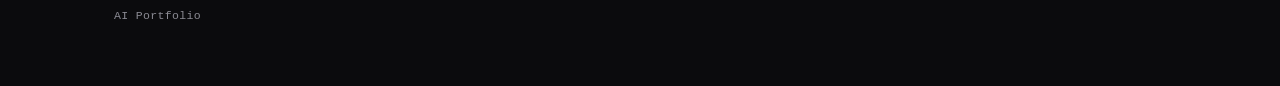
==== commit 002e33ac: "Redesign display sections: Spotlight / Latest / Archive Replaces the old manual `featured: true/fals" ====
--- a/docs/index.html
+++ b/docs/index.html
@@ -11,6 +11,7 @@
     --fg: #f2f2f0;
     --muted: #8a8a92;
     --accent: #d7ff5f;
+    --gold: #ffc857;
     --border: #232327;
     --mono: "SFMono-Regular", Consolas, "Liberation Mono", Menlo, monospace;
     --sans: -apple-system, "Segoe UI", "Hiragino Sans", "Noto Sans JP", sans-serif;
@@ -113,6 +114,25 @@
     margin: 0 auto;
     padding: 0 1.5rem;
   }
+  .section-head {
+    display: flex;
+    align-items: center;
+    gap: 0.6rem;
+    padding-top: 3rem;
+  }
+  .section-head .section-label {
+    font-family: var(--mono);
+    font-size: 0.72rem;
+    letter-spacing: 0.14em;
+    text-transform: uppercase;
+    color: var(--muted);
+  }
+  .section-head::after {
+    content: "";
+    flex: 1;
+    height: 1px;
+    background: var(--border);
+  }
   .piece {
     display: flex;
     align-items: flex-start;
@@ -123,6 +143,22 @@
   .piece.reverse {
     flex-direction: row-reverse;
   }
+  /* Spotlight: 通常のジグザグ(.piece)ではなく、画面幅いっぱいのヒーロー表示にする */
+  .piece--spotlight {
+    flex-direction: column;
+    align-items: stretch;
+    gap: 1.8rem;
+  }
+  .piece--spotlight .frame-wrap { flex: 1 1 auto; }
+  .piece--spotlight .frame-wrap::before {
+    content: "";
+    position: absolute;
+    inset: -48px;
+    background: radial-gradient(ellipse at center, rgba(255, 200, 87, 0.22), transparent 70%);
+    filter: blur(16px);
+    z-index: -1;
+  }
+  .piece--spotlight .info { max-width: 640px; }
   .frame-wrap {
     position: relative;
     padding: 16px;
@@ -136,6 +172,7 @@
     border: 1.5px solid var(--accent);
     opacity: 0.75;
   }
+  .piece--spotlight .corner { border-color: var(--gold); width: 26px; height: 26px; }
   .corner-tl { top: 0; left: 0; border-right: none; border-bottom: none; }
   .corner-br { bottom: 0; right: 0; border-left: none; border-top: none; }
   .frame {
@@ -147,6 +184,7 @@
     isolation: isolate;
     cursor: zoom-in;
   }
+  .piece--spotlight .frame { border-color: rgba(255, 200, 87, 0.35); border-radius: 20px; }
   .frame img {
     display: block;
     width: 100%;
@@ -177,6 +215,7 @@
     letter-spacing: 0.08em;
     margin-bottom: 1rem;
   }
+  .piece--spotlight .info-num { color: var(--gold); }
   .info h2 { font-size: 1.5rem; font-weight: 600; letter-spacing: -0.01em; margin: 0 0 0.6rem; }
   .info .desc { color: var(--muted); font-size: 0.95rem; line-height: 1.7; margin: 0 0 0.9rem; }
   .info .specs {
@@ -373,7 +412,14 @@
   </div>
 </header>
 
-<section class="featured" id="featured"></section>
+<section class="featured">
+  <div id="spotlight"></div>
+
+  <div class="section-head" id="latest-head">
+    <span class="section-label">Latest</span>
+  </div>
+  <div id="latest"></div>
+</section>
 
 <section class="archive">
   <div class="archive-head">
@@ -411,12 +457,11 @@
     title: "浮遊遺跡の少女",
     desc: "空に浮かぶ巨大な遺跡のふちに腰掛ける少女",
     specs: "1344 × 768 px · PNG",
-    featured: true,
     pinned: true,
     model: "cagliostrolab/animagine-xl-4.0 @ 2b7c1b397761bf5bd3cc42e5b39ec99314a75a96",
     seed: "1801887497",
     steps: "32 / 6.0",
-    note: "現実離れした要素（空中に浮かぶ巨大な遺跡＋そこにそぐわない白いドレス姿の少女）を組み合わせたプロンプトを、AIがどこまで正しく解釈できるかを試すために作った1枚。作者のお気に入りのため、新着順に関わらず常に先頭に固定表示しています。",
+    note: "現実離れした要素（空中に浮かぶ巨大な遺跡＋そこにそぐわない白いドレス姿の少女）を組み合わせたプロンプトを、AIがどこまで正しく解釈できるかを試すために作った1枚。",
     prompt: "1girl, solo, safe, sitting on the edge of a floating ancient ruin, long white hair, hair blowing in the wind, white sleeveless dress, bare feet, no shoes, beautiful detailed face, beautiful detailed eyes, symmetrical face, cute face, delicate facial features, looking at viewer, upper body focus, floating ruins, ancient architecture, crumbling stone pillars, moss covered ruins, intricate details, highly detailed background, floating island, vast sky, huge clouds, dramatic lighting, backlighting, epic scenery, fantasy, masterpiece, high score, great score, absurdres, extremely detailed",
     negative: "lowres, bad anatomy, bad hands, blurry face, indistinct face, expressionless, asymmetrical eyes, extra fingers, missing fingers, text, error, missing finger, extra digits, fewer digits, worst quality, low quality, low score, bad score, average score, signature, watermark, username, blurry"
   },
@@ -426,7 +471,6 @@
     title: "放課後のおやつタイム",
     desc: "教室でお菓子を分け合いながら盛り上がる3人",
     specs: "1024 × 1024 px · PNG",
-    featured: false,
     model: "cagliostrolab/animagine-xl-4.0 @ 2b7c1b397761bf5bd3cc42e5b39ec99314a75a96",
     seed: "199365787",
     steps: "28 / 5.0",
@@ -440,7 +484,6 @@
     title: "自撮りショット",
     desc: "頬をくっつける距離で自撮りをする2人",
     specs: "1024 × 1024 px · PNG",
-    featured: false,
     model: "cagliostrolab/animagine-xl-4.0 @ 2b7c1b397761bf5bd3cc42e5b39ec99314a75a96",
     seed: "774460154",
     steps: "28 / 5.0",
@@ -453,7 +496,6 @@
     title: "夜の勉強",
     desc: "ランプの明かりの下、夜に宿題をする少女",
     specs: "1024 × 1024 px · PNG",
-    featured: false,
     model: "cagliostrolab/animagine-xl-4.0 @ 2b7c1b397761bf5bd3cc42e5b39ec99314a75a96",
     seed: "1035615588",
     steps: "28 / 5.0",
@@ -466,7 +508,6 @@
     title: "放課後の読書",
     desc: "公園のベンチで読書をする少女",
     specs: "1024 × 1024 px · PNG",
-    featured: false,
     model: "cagliostrolab/animagine-xl-4.0 @ 2b7c1b397761bf5bd3cc42e5b39ec99314a75a96",
     seed: "949732199",
     steps: "28 / 5.0",
@@ -479,7 +520,6 @@
     title: "元気に伸びバージョン",
     desc: "朝、快眠後に伸びをする少女",
     specs: "1024 × 1024 px · PNG",
-    featured: true,
     model: "cagliostrolab/animagine-xl-4.0 @ 2b7c1b397761bf5bd3cc42e5b39ec99314a75a96",
     seed: "374562408",
     steps: "28 / 5.0",
@@ -492,7 +532,6 @@
     title: "寝ぼけまなこバージョン",
     desc: "同シチュエーションの寝ぼけ顔版",
     specs: "1024 × 1024 px · PNG",
-    featured: true,
     model: "cagliostrolab/animagine-xl-4.0 @ 2b7c1b397761bf5bd3cc42e5b39ec99314a75a96",
     seed: "1880508656",
     steps: "28 / 5.0",
@@ -525,14 +564,18 @@
   return dl;
 }
 
-function buildFeaturedPiece(item, index) {
-  const article = el("article", "piece" + (index % 2 === 1 ? " reverse" : ""));
+// globalIndex: ページ全体を通した通し番号(IMG_XX表示用)。reverseIndex: ジグザグの向きを決めるための、そのセクション内でのローカルな連番
+function buildPiece(item, { globalIndex, totalCount, reverseIndex = 0, spotlight = false }) {
+  const classes = ["piece"];
+  if (spotlight) classes.push("piece--spotlight");
+  else if (reverseIndex % 2 === 1) classes.push("reverse");
+  const article = el("article", classes.join(" "));
 
   const frameWrap = el("div", "frame-wrap");
   frameWrap.appendChild(el("span", "corner corner-tl"));
   frameWrap.appendChild(el("span", "corner corner-br"));
   const frame = el("div", "frame");
-  frame.appendChild(el("span", "index", "IMG_" + String(index + 1).padStart(2, "0")));
+  frame.appendChild(el("span", "index", "IMG_" + String(globalIndex + 1).padStart(2, "0")));
   const img = el("img");
   img.src = item.src;
   img.alt = item.alt;
@@ -543,7 +586,7 @@
   article.appendChild(frameWrap);
 
   const info = el("div", "info");
-  info.appendChild(el("span", "info-num", String(index + 1).padStart(2, "0") + " / " + String(ITEMS.length).padStart(2, "0")));
+  info.appendChild(el("span", "info-num", String(globalIndex + 1).padStart(2, "0") + " / " + String(totalCount).padStart(2, "0")));
   info.appendChild(el("h2", null, item.title));
   info.appendChild(el("p", "desc", item.desc));
   info.appendChild(el("p", "specs", item.specs));
@@ -597,15 +640,31 @@
 lightbox.addEventListener("click", (e) => { if (e.target === lightbox) closeLightbox(); });
 document.addEventListener("keydown", (e) => { if (e.key === "Escape") closeLightbox(); });
 
-const featuredEl = document.getElementById("featured");
+// pinned: true の作品(Spotlight)は新着順に関わらず常に先頭。
+// 残りは新しい順にLATEST_COUNT件だけLatestでジグザグ表示し、それ以外はArchiveのグリッドへ。
+const LATEST_COUNT = 2;
+const spotlightItems = ITEMS.filter((item) => item.pinned);
+const nonSpotlight = ITEMS.filter((item) => !item.pinned);
+const latestItems = nonSpotlight.slice(0, LATEST_COUNT);
+const archiveItems = nonSpotlight.slice(LATEST_COUNT);
+
+// IMG_XXの通し番号はページ上での表示順(Spotlight → Latest → Archive)に合わせる
+const displayOrder = [...spotlightItems, ...latestItems, ...archiveItems];
+const globalIndexOf = new Map(displayOrder.map((item, i) => [item, i]));
+
+const spotlightEl = document.getElementById("spotlight");
+const latestEl = document.getElementById("latest");
 const gridEl = document.getElementById("grid");
-// pinned: true の作品は新着順に関わらずFeatured内の先頭に固定表示する
-const featuredItems = ITEMS.filter((item) => item.featured)
-  .sort((a, b) => (b.pinned === true) - (a.pinned === true));
-const archiveItems = ITEMS.filter((item) => !item.featured);
-
-featuredItems.forEach((item, i) => featuredEl.appendChild(buildFeaturedPiece(item, i)));
+
+spotlightItems.forEach((item) => {
+  spotlightEl.appendChild(buildPiece(item, { globalIndex: globalIndexOf.get(item), totalCount: ITEMS.length, spotlight: true }));
+});
+latestItems.forEach((item, i) => {
+  latestEl.appendChild(buildPiece(item, { globalIndex: globalIndexOf.get(item), totalCount: ITEMS.length, reverseIndex: i }));
+});
 archiveItems.forEach((item) => gridEl.appendChild(buildThumb(item)));
+
+if (latestItems.length === 0) document.getElementById("latest-head").style.display = "none";
 if (archiveItems.length === 0) document.querySelector(".archive").style.display = "none";
 
 document.getElementById("item-count").textContent = String(ITEMS.length).padStart(2, "0");
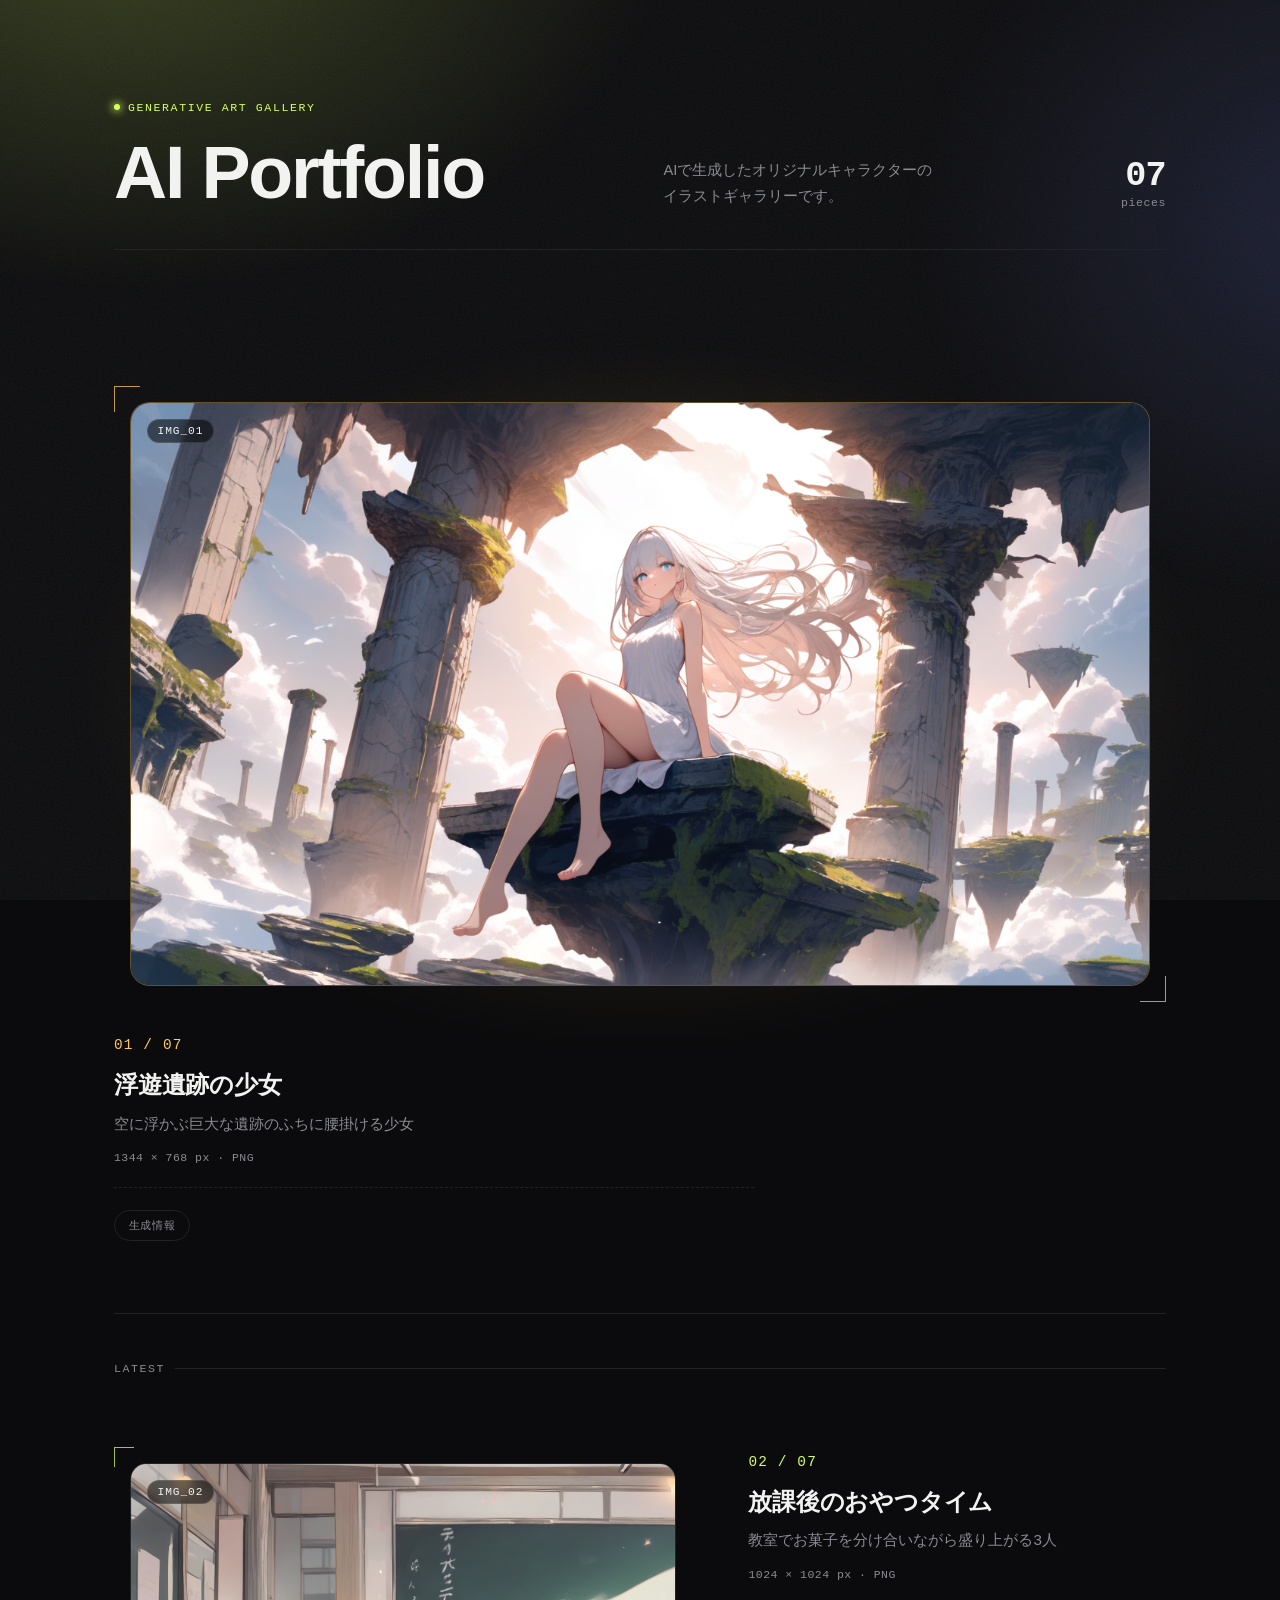
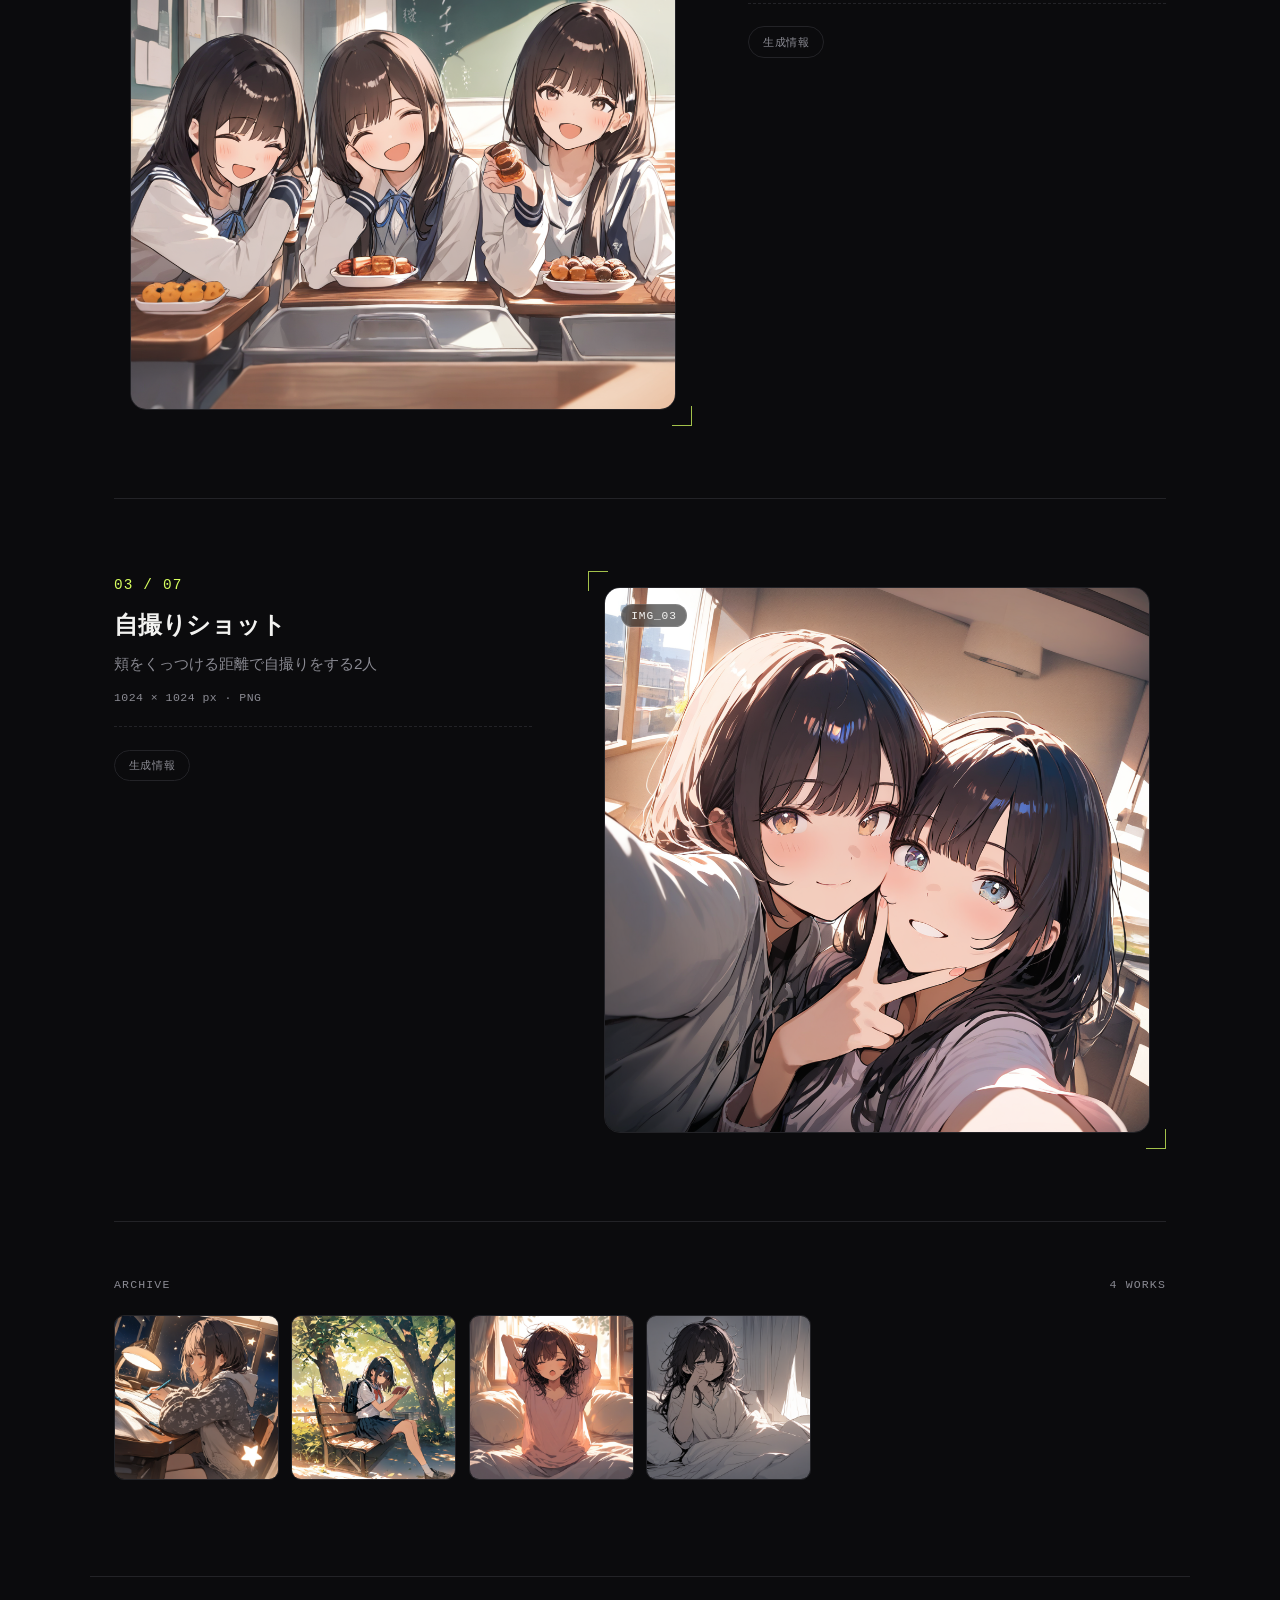
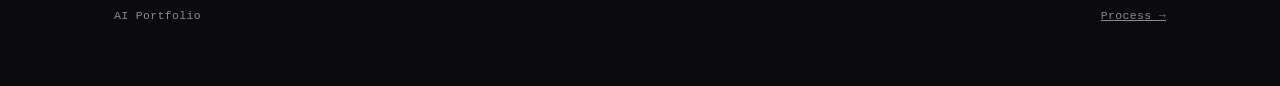
==== commit 381cf06f: "Add a Process page and extract shared styles into style.css Multi-page turns out to be trivial here " ====
--- a/docs/index.html
+++ b/docs/index.html
@@ -4,134 +4,13 @@
 <meta charset="utf-8">
 <meta name="viewport" content="width=device-width, initial-scale=1">
 <title>AI Portfolio</title>
+<link rel="stylesheet" href="style.css">
 <style>
-  :root {
-    --bg: #0b0b0d;
-    --bg-elevated: #131316;
-    --fg: #f2f2f0;
-    --muted: #8a8a92;
-    --accent: #d7ff5f;
-    --gold: #ffc857;
-    --border: #232327;
-    --mono: "SFMono-Regular", Consolas, "Liberation Mono", Menlo, monospace;
-    --sans: -apple-system, "Segoe UI", "Hiragino Sans", "Noto Sans JP", sans-serif;
-  }
-  * { box-sizing: border-box; }
-  html { scroll-behavior: smooth; }
-  body {
-    margin: 0;
-    background: var(--bg);
-    color: var(--fg);
-    font-family: var(--sans);
-    -webkit-font-smoothing: antialiased;
-  }
-  body::before,
-  body::after {
-    content: "";
-    position: fixed;
-    inset: 0;
-    z-index: -1;
-    pointer-events: none;
-  }
-  body::before {
-    background:
-      radial-gradient(ellipse 1000px 700px at 10% -10%, rgba(215, 255, 95, 0.22), transparent 55%),
-      radial-gradient(ellipse 800px 700px at 105% 25%, rgba(120, 140, 255, 0.16), transparent 55%);
-  }
-  body::after {
-    opacity: 0.07;
-    mix-blend-mode: screen;
-    background-image: url("data:image/svg+xml,%3Csvg xmlns='http://www.w3.org/2000/svg' width='180' height='180'%3E%3Cfilter id='n'%3E%3CfeTurbulence type='fractalNoise' baseFrequency='0.85' numOctaves='2' stitchTiles='stitch'/%3E%3C/filter%3E%3Crect width='100%25' height='100%25' filter='url(%23n)'/%3E%3C/svg%3E");
-  }
-
-  /* ---------- Hero ---------- */
-  .hero {
-    max-width: 1100px;
-    margin: 0 auto;
-    padding: 6rem 1.5rem 4rem;
-  }
-  .hero .eyebrow {
-    display: inline-flex;
-    align-items: center;
-    gap: 0.5rem;
-    font-family: var(--mono);
-    font-size: 0.72rem;
-    letter-spacing: 0.14em;
-    text-transform: uppercase;
-    color: var(--accent);
-    margin-bottom: 1.4rem;
-  }
-  .hero .eyebrow::before {
-    content: "";
-    width: 6px;
-    height: 6px;
-    border-radius: 50%;
-    background: var(--accent);
-    box-shadow: 0 0 8px 1px var(--accent);
-  }
-  .hero-row {
-    display: flex;
-    justify-content: space-between;
-    align-items: flex-end;
-    gap: 2rem;
-    flex-wrap: wrap;
-    border-bottom: 1px solid var(--border);
-    padding-bottom: 2.5rem;
-  }
-  .hero h1 {
-    font-size: clamp(2.6rem, 7vw, 4.6rem);
-    line-height: 1;
-    letter-spacing: -0.03em;
-    margin: 0;
-    font-weight: 700;
-  }
-  .hero p {
-    max-width: 34ch;
-    color: var(--muted);
-    line-height: 1.75;
-    font-size: 0.92rem;
-    margin: 0;
-  }
-  .hero-count {
-    font-family: var(--mono);
-    font-size: 0.72rem;
-    color: var(--muted);
-    text-align: right;
-    letter-spacing: 0.05em;
-    white-space: nowrap;
-  }
-  .hero-count strong {
-    display: block;
-    font-size: 2.2rem;
-    color: var(--fg);
-    font-weight: 700;
-    letter-spacing: -0.02em;
-  }
-
   /* ---------- Featured (zigzag editorial) ---------- */
   .featured {
     max-width: 1100px;
     margin: 0 auto;
     padding: 0 1.5rem;
-  }
-  .section-head {
-    display: flex;
-    align-items: center;
-    gap: 0.6rem;
-    padding-top: 3rem;
-  }
-  .section-head .section-label {
-    font-family: var(--mono);
-    font-size: 0.72rem;
-    letter-spacing: 0.14em;
-    text-transform: uppercase;
-    color: var(--muted);
-  }
-  .section-head::after {
-    content: "";
-    flex: 1;
-    height: 1px;
-    background: var(--border);
   }
   .piece {
     display: flex;
@@ -207,61 +86,7 @@
     border: 1px solid rgba(255, 255, 255, 0.12);
   }
   .info { flex: 1 1 42%; min-width: 0; padding-top: 0.4rem; }
-  .info-num {
-    display: block;
-    font-family: var(--mono);
-    font-size: 0.9rem;
-    color: var(--accent);
-    letter-spacing: 0.08em;
-    margin-bottom: 1rem;
-  }
   .piece--spotlight .info-num { color: var(--gold); }
-  .info h2 { font-size: 1.5rem; font-weight: 600; letter-spacing: -0.01em; margin: 0 0 0.6rem; }
-  .info .desc { color: var(--muted); font-size: 0.95rem; line-height: 1.7; margin: 0 0 0.9rem; }
-  .info .specs {
-    font-family: var(--mono);
-    font-size: 0.72rem;
-    color: var(--muted);
-    letter-spacing: 0.04em;
-    margin: 0 0 1.4rem;
-    padding-bottom: 1.4rem;
-    border-bottom: 1px dashed var(--border);
-  }
-
-  .meta-toggle {
-    all: unset;
-    cursor: pointer;
-    font-family: var(--mono);
-    font-size: 0.7rem;
-    letter-spacing: 0.06em;
-    text-transform: uppercase;
-    color: var(--muted);
-    border: 1px solid var(--border);
-    padding: 0.45rem 0.85rem;
-    border-radius: 999px;
-    transition: color 0.2s, border-color 0.2s;
-    white-space: nowrap;
-  }
-  .meta-toggle:hover, .meta-toggle:focus-visible { color: var(--accent); border-color: var(--accent); }
-  details[open] .meta-toggle { color: var(--accent); border-color: var(--accent); }
-  .info summary { list-style: none; }
-  .info summary::-webkit-details-marker { display: none; }
-
-  .meta {
-    margin: 1.1rem 0 0;
-    padding: 1.1rem 1.3rem;
-    background: var(--bg-elevated);
-    border: 1px solid var(--border);
-    border-radius: 12px;
-    font-family: var(--mono);
-    font-size: 0.76rem;
-    line-height: 1.6;
-    display: grid;
-    grid-template-columns: max-content 1fr;
-    gap: 0.3rem 1.2rem;
-  }
-  .meta dt { color: var(--muted); white-space: nowrap; }
-  .meta dd { margin: 0; white-space: pre-wrap; word-break: break-word; color: var(--fg); }
 
   @media (max-width: 760px) {
     .piece { flex-direction: column; gap: 1.6rem; padding: 3rem 0; }
@@ -323,82 +148,6 @@
   }
   .thumb:hover .thumb-label,
   .thumb:focus-visible .thumb-label { opacity: 1; }
-
-  /* ---------- Lightbox ---------- */
-  .lightbox {
-    position: fixed;
-    inset: 0;
-    z-index: 50;
-    background: rgba(6, 6, 7, 0.9);
-    backdrop-filter: blur(8px);
-    display: flex;
-    align-items: center;
-    justify-content: center;
-    padding: 2rem 1.2rem;
-    opacity: 0;
-    pointer-events: none;
-    transition: opacity 0.2s ease;
-  }
-  .lightbox.open { opacity: 1; pointer-events: auto; }
-  .lightbox-inner {
-    max-width: 1040px;
-    width: 100%;
-    max-height: 88vh;
-    overflow: auto;
-    display: flex;
-    gap: 2rem;
-    background: var(--bg-elevated);
-    border: 1px solid var(--border);
-    border-radius: 16px;
-    padding: 1.8rem;
-  }
-  .lightbox-figure { flex: 1 1 55%; min-width: 0; }
-  .lightbox-figure img { width: 100%; height: auto; border-radius: 10px; display: block; }
-  .lightbox-panel { flex: 1 1 45%; min-width: 0; }
-  .lightbox-panel h2 { font-size: 1.3rem; margin: 0 0 0.5rem; }
-  .lightbox-panel .desc { color: var(--muted); font-size: 0.92rem; margin: 0 0 0.9rem; }
-  .lightbox-panel .specs {
-    font-family: var(--mono);
-    font-size: 0.72rem;
-    color: var(--muted);
-    margin: 0 0 1.2rem;
-    padding-bottom: 1.2rem;
-    border-bottom: 1px dashed var(--border);
-  }
-  .lightbox-close {
-    all: unset;
-    cursor: pointer;
-    position: absolute;
-    top: 1.6rem;
-    right: 1.6rem;
-    font-family: var(--mono);
-    font-size: 0.72rem;
-    letter-spacing: 0.05em;
-    color: var(--muted);
-    border: 1px solid var(--border);
-    padding: 0.4rem 0.75rem;
-    border-radius: 999px;
-  }
-  .lightbox-close:hover { color: var(--accent); border-color: var(--accent); }
-  @media (max-width: 720px) {
-    .lightbox-inner { flex-direction: column; }
-  }
-
-  /* ---------- Footer ---------- */
-  footer {
-    max-width: 1100px;
-    margin: 0 auto;
-    padding: 2rem 1.5rem 4rem;
-    border-top: 1px solid var(--border);
-    color: var(--muted);
-    font-family: var(--mono);
-    font-size: 0.72rem;
-    letter-spacing: 0.03em;
-    display: flex;
-    justify-content: space-between;
-    flex-wrap: wrap;
-    gap: 0.5rem;
-  }
 </style>
 </head>
 <body>
@@ -431,6 +180,7 @@
 
 <footer>
   <span>AI Portfolio</span>
+  <a href="process.html">Process →</a>
 </footer>
 
 <div class="lightbox" id="lightbox">
--- a/docs/style.css
+++ b/docs/style.css
@@ -0,0 +1,262 @@
+/* Shared base styles across all pages (index.html, process.html, ...) */
+:root {
+  --bg: #0b0b0d;
+  --bg-elevated: #131316;
+  --fg: #f2f2f0;
+  --muted: #8a8a92;
+  --accent: #d7ff5f;
+  --gold: #ffc857;
+  --border: #232327;
+  --mono: "SFMono-Regular", Consolas, "Liberation Mono", Menlo, monospace;
+  --sans: -apple-system, "Segoe UI", "Hiragino Sans", "Noto Sans JP", sans-serif;
+}
+* { box-sizing: border-box; }
+html { scroll-behavior: smooth; }
+body {
+  margin: 0;
+  background: var(--bg);
+  color: var(--fg);
+  font-family: var(--sans);
+  -webkit-font-smoothing: antialiased;
+}
+body::before,
+body::after {
+  content: "";
+  position: fixed;
+  inset: 0;
+  z-index: -1;
+  pointer-events: none;
+}
+body::before {
+  background:
+    radial-gradient(ellipse 1000px 700px at 10% -10%, rgba(215, 255, 95, 0.22), transparent 55%),
+    radial-gradient(ellipse 800px 700px at 105% 25%, rgba(120, 140, 255, 0.16), transparent 55%);
+}
+body::after {
+  opacity: 0.07;
+  mix-blend-mode: screen;
+  background-image: url("data:image/svg+xml,%3Csvg xmlns='http://www.w3.org/2000/svg' width='180' height='180'%3E%3Cfilter id='n'%3E%3CfeTurbulence type='fractalNoise' baseFrequency='0.85' numOctaves='2' stitchTiles='stitch'/%3E%3C/filter%3E%3Crect width='100%25' height='100%25' filter='url(%23n)'/%3E%3C/svg%3E");
+}
+
+/* ---------- Hero ---------- */
+.hero {
+  max-width: 1100px;
+  margin: 0 auto;
+  padding: 6rem 1.5rem 4rem;
+}
+.hero .eyebrow {
+  display: inline-flex;
+  align-items: center;
+  gap: 0.5rem;
+  font-family: var(--mono);
+  font-size: 0.72rem;
+  letter-spacing: 0.14em;
+  text-transform: uppercase;
+  color: var(--accent);
+  margin-bottom: 1.4rem;
+}
+.hero .eyebrow::before {
+  content: "";
+  width: 6px;
+  height: 6px;
+  border-radius: 50%;
+  background: var(--accent);
+  box-shadow: 0 0 8px 1px var(--accent);
+}
+.hero .eyebrow a {
+  color: inherit;
+  text-decoration: none;
+  border-bottom: 1px dotted currentColor;
+}
+.hero-row {
+  display: flex;
+  justify-content: space-between;
+  align-items: flex-end;
+  gap: 2rem;
+  flex-wrap: wrap;
+  border-bottom: 1px solid var(--border);
+  padding-bottom: 2.5rem;
+}
+.hero h1 {
+  font-size: clamp(2.6rem, 7vw, 4.6rem);
+  line-height: 1;
+  letter-spacing: -0.03em;
+  margin: 0;
+  font-weight: 700;
+}
+.hero p {
+  max-width: 34ch;
+  color: var(--muted);
+  line-height: 1.75;
+  font-size: 0.92rem;
+  margin: 0;
+}
+.hero-count {
+  font-family: var(--mono);
+  font-size: 0.72rem;
+  color: var(--muted);
+  text-align: right;
+  letter-spacing: 0.05em;
+  white-space: nowrap;
+}
+.hero-count strong {
+  display: block;
+  font-size: 2.2rem;
+  color: var(--fg);
+  font-weight: 700;
+  letter-spacing: -0.02em;
+}
+
+/* ---------- Section headings (divider + label) ---------- */
+.section-head {
+  display: flex;
+  align-items: center;
+  gap: 0.6rem;
+  padding-top: 3rem;
+}
+.section-head .section-label {
+  font-family: var(--mono);
+  font-size: 0.72rem;
+  letter-spacing: 0.14em;
+  text-transform: uppercase;
+  color: var(--muted);
+}
+.section-head::after {
+  content: "";
+  flex: 1;
+  height: 1px;
+  background: var(--border);
+}
+
+/* ---------- Info block (title / desc / specs / disclosure) ---------- */
+.info-num {
+  display: block;
+  font-family: var(--mono);
+  font-size: 0.9rem;
+  color: var(--accent);
+  letter-spacing: 0.08em;
+  margin-bottom: 1rem;
+}
+.info h2 { font-size: 1.5rem; font-weight: 600; letter-spacing: -0.01em; margin: 0 0 0.6rem; }
+.info .desc { color: var(--muted); font-size: 0.95rem; line-height: 1.7; margin: 0 0 0.9rem; }
+.info .specs {
+  font-family: var(--mono);
+  font-size: 0.72rem;
+  color: var(--muted);
+  letter-spacing: 0.04em;
+  margin: 0 0 1.4rem;
+  padding-bottom: 1.4rem;
+  border-bottom: 1px dashed var(--border);
+}
+
+.meta-toggle {
+  all: unset;
+  cursor: pointer;
+  font-family: var(--mono);
+  font-size: 0.7rem;
+  letter-spacing: 0.06em;
+  text-transform: uppercase;
+  color: var(--muted);
+  border: 1px solid var(--border);
+  padding: 0.45rem 0.85rem;
+  border-radius: 999px;
+  transition: color 0.2s, border-color 0.2s;
+  white-space: nowrap;
+}
+.meta-toggle:hover, .meta-toggle:focus-visible { color: var(--accent); border-color: var(--accent); }
+details[open] .meta-toggle { color: var(--accent); border-color: var(--accent); }
+.info summary { list-style: none; }
+.info summary::-webkit-details-marker { display: none; }
+
+.meta {
+  margin: 1.1rem 0 0;
+  padding: 1.1rem 1.3rem;
+  background: var(--bg-elevated);
+  border: 1px solid var(--border);
+  border-radius: 12px;
+  font-family: var(--mono);
+  font-size: 0.76rem;
+  line-height: 1.6;
+  display: grid;
+  grid-template-columns: max-content 1fr;
+  gap: 0.3rem 1.2rem;
+}
+.meta dt { color: var(--muted); white-space: nowrap; }
+.meta dd { margin: 0; white-space: pre-wrap; word-break: break-word; color: var(--fg); }
+
+/* ---------- Lightbox ---------- */
+.lightbox {
+  position: fixed;
+  inset: 0;
+  z-index: 50;
+  background: rgba(6, 6, 7, 0.9);
+  backdrop-filter: blur(8px);
+  display: flex;
+  align-items: center;
+  justify-content: center;
+  padding: 2rem 1.2rem;
+  opacity: 0;
+  pointer-events: none;
+  transition: opacity 0.2s ease;
+}
+.lightbox.open { opacity: 1; pointer-events: auto; }
+.lightbox-inner {
+  max-width: 1040px;
+  width: 100%;
+  max-height: 88vh;
+  overflow: auto;
+  display: flex;
+  gap: 2rem;
+  background: var(--bg-elevated);
+  border: 1px solid var(--border);
+  border-radius: 16px;
+  padding: 1.8rem;
+}
+.lightbox-figure { flex: 1 1 55%; min-width: 0; }
+.lightbox-figure img { width: 100%; height: auto; border-radius: 10px; display: block; }
+.lightbox-panel { flex: 1 1 45%; min-width: 0; }
+.lightbox-panel h2 { font-size: 1.3rem; margin: 0 0 0.5rem; }
+.lightbox-panel .desc { color: var(--muted); font-size: 0.92rem; margin: 0 0 0.9rem; }
+.lightbox-panel .specs {
+  font-family: var(--mono);
+  font-size: 0.72rem;
+  color: var(--muted);
+  margin: 0 0 1.2rem;
+  padding-bottom: 1.2rem;
+  border-bottom: 1px dashed var(--border);
+}
+.lightbox-close {
+  all: unset;
+  cursor: pointer;
+  position: absolute;
+  top: 1.6rem;
+  right: 1.6rem;
+  font-family: var(--mono);
+  font-size: 0.72rem;
+  letter-spacing: 0.05em;
+  color: var(--muted);
+  border: 1px solid var(--border);
+  padding: 0.4rem 0.75rem;
+  border-radius: 999px;
+}
+.lightbox-close:hover { color: var(--accent); border-color: var(--accent); }
+@media (max-width: 720px) {
+  .lightbox-inner { flex-direction: column; }
+}
+
+/* ---------- Footer ---------- */
+footer {
+  max-width: 1100px;
+  margin: 0 auto;
+  padding: 2rem 1.5rem 4rem;
+  border-top: 1px solid var(--border);
+  color: var(--muted);
+  font-family: var(--mono);
+  font-size: 0.72rem;
+  letter-spacing: 0.03em;
+  display: flex;
+  justify-content: space-between;
+  flex-wrap: wrap;
+  gap: 0.5rem;
+}
+footer a { color: var(--muted); }
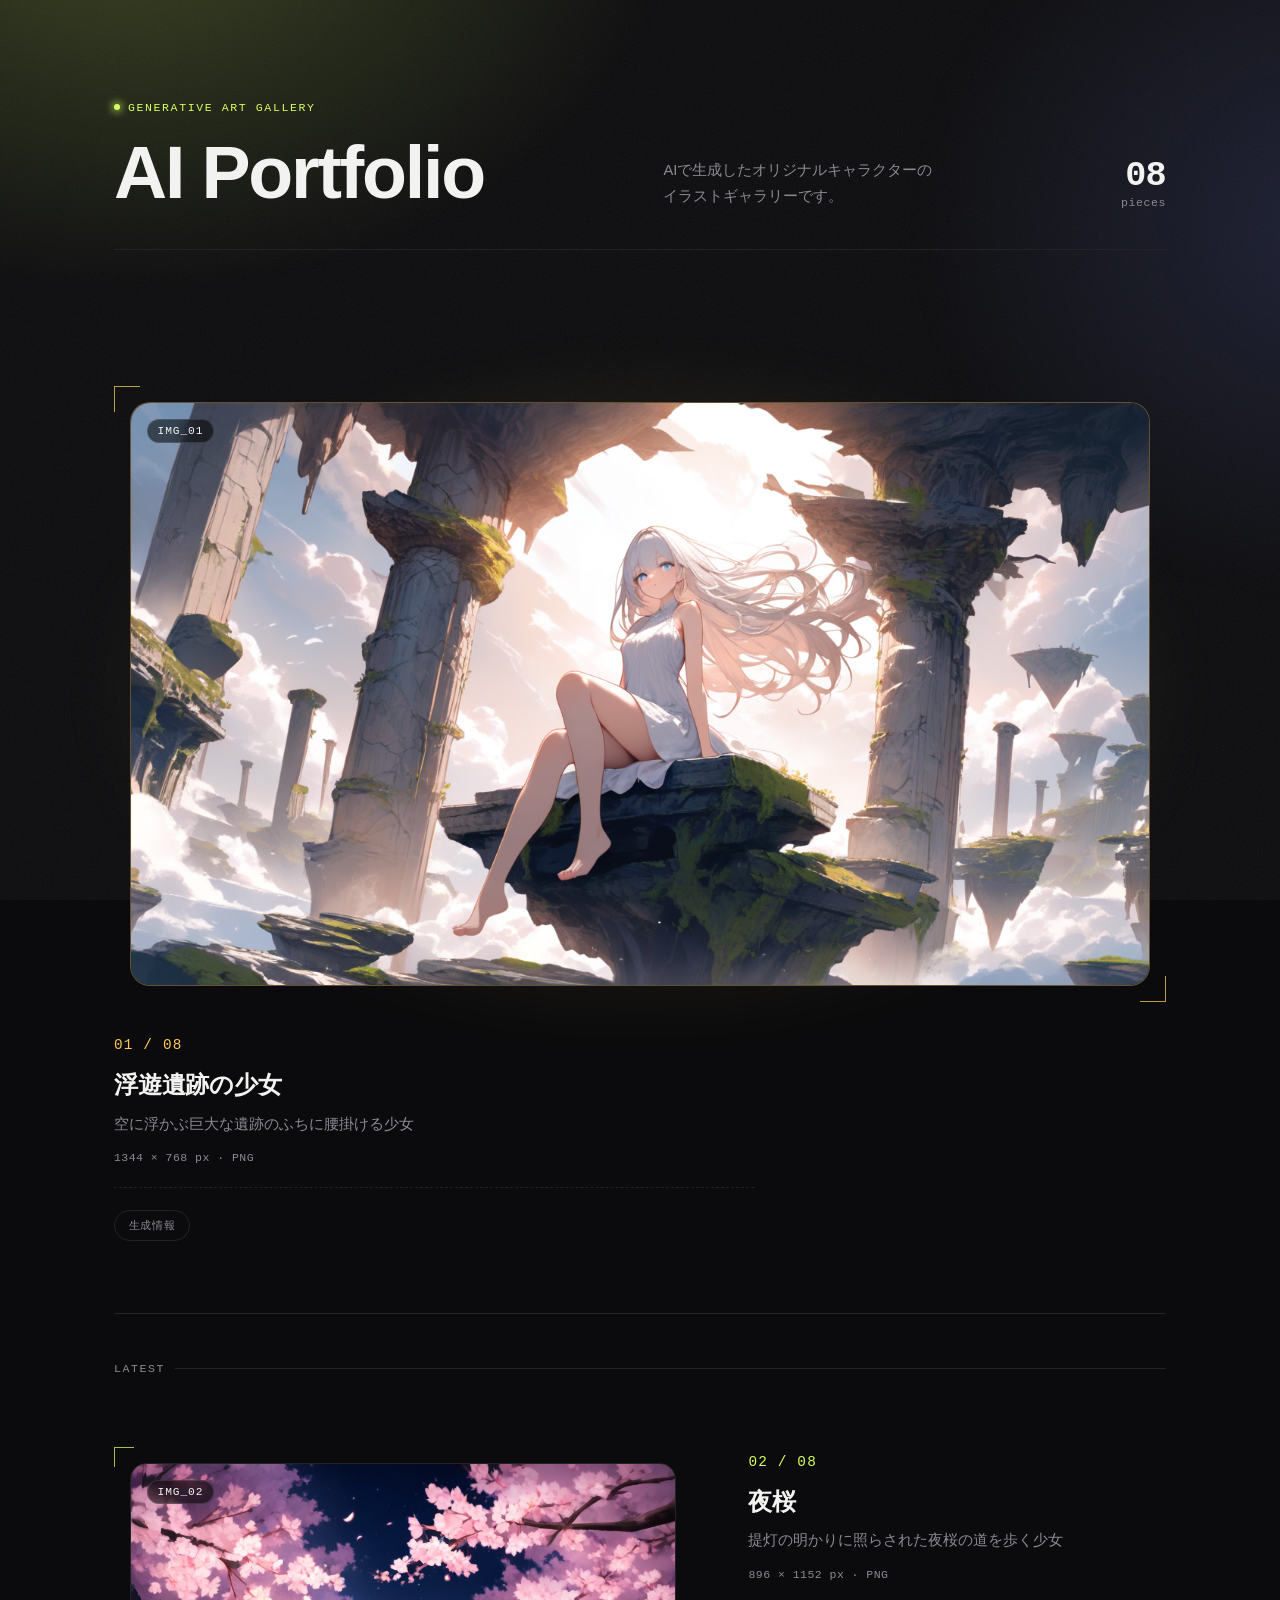
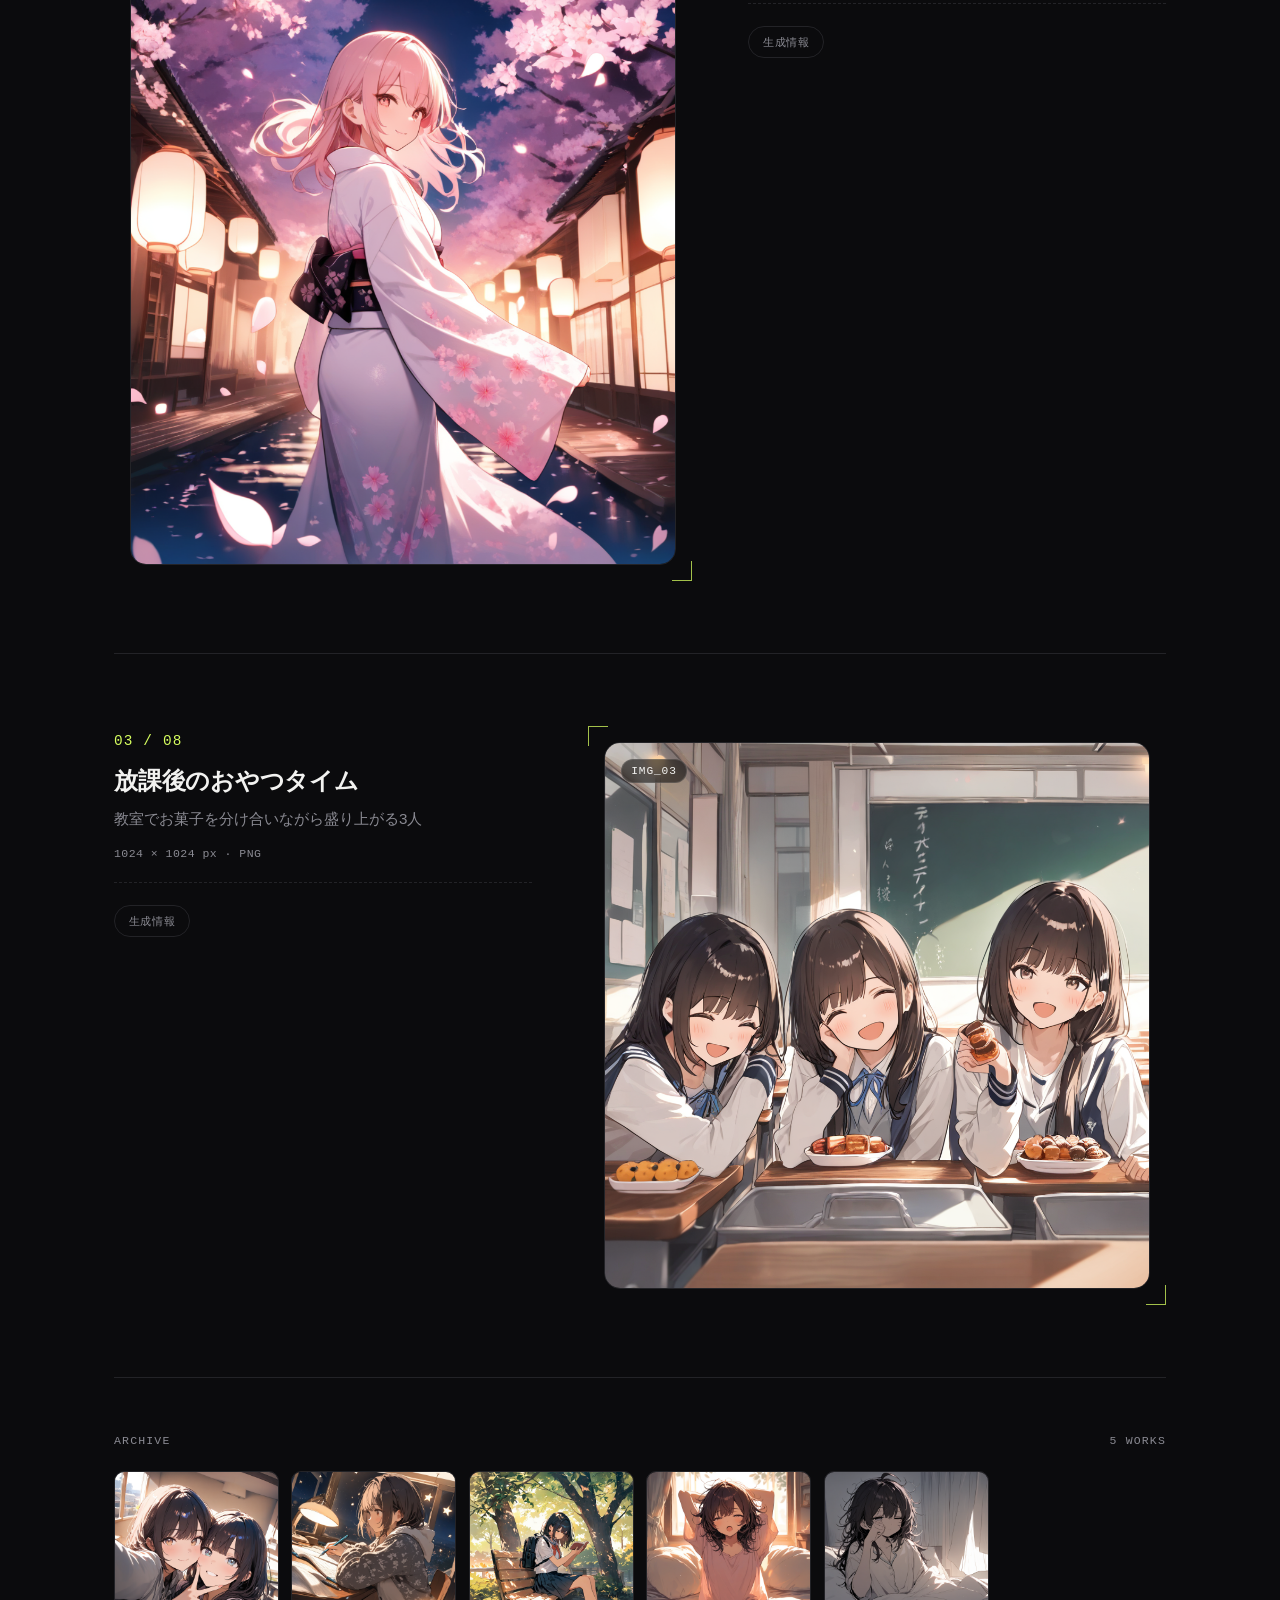
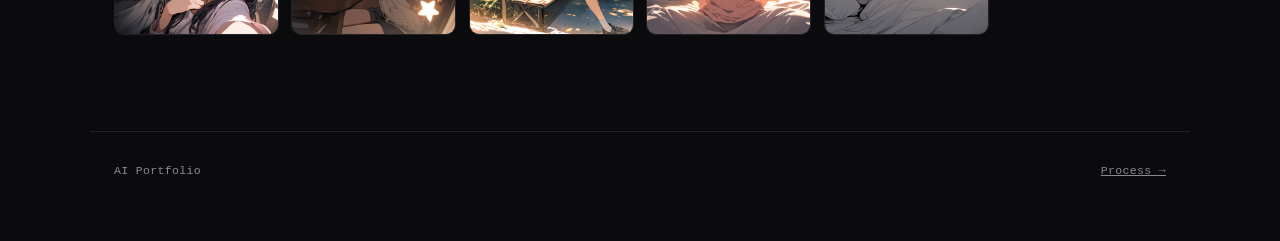
==== commit a21898cf: "Add yozakura (night sakura) piece Picked from 5 generated variations. Reuses the "avenue, not an arc" ====
--- a/docs/index.html
+++ b/docs/index.html
@@ -202,6 +202,18 @@
 // ひとつの作品 = ひとつのオブジェクト。画像を増やすときはこの配列の先頭に1件追加する（新しい順に上へ表示するため）。
 const ITEMS = [
   {
+    src: "images/yozakura_01.png",
+    alt: "提灯に照らされた夜桜の並木道を歩く、着物姿の少女のイラスト",
+    title: "夜桜",
+    desc: "提灯の明かりに照らされた夜桜の道を歩く少女",
+    specs: "896 × 1152 px · PNG",
+    model: "cagliostrolab/animagine-xl-4.0 @ 2b7c1b397761bf5bd3cc42e5b39ec99314a75a96",
+    seed: "588300740",
+    steps: "30 / 5.5",
+    prompt: "1girl, solo, safe, walking, night, cherry blossoms at night, sakura petals falling, avenue lined with cherry blossom trees, rows of sakura trees on both sides of the path, paper lanterns hanging from trees, lantern light, moonlight, night sky, stars, wearing a kimono, floral pattern kimono, obi sash, long hair, hair flowing gently, gentle smile, looking back at viewer, soft warm lantern glow, illuminated sakura petals, pink and white blossoms glowing at night, dreamy atmosphere, shallow depth of field, bokeh, outdoors, masterpiece, high score, great score, absurdres",
+    negative: "lowres, bad anatomy, bad hands, blurry face, indistinct face, arch, gate, torii, tunnel, circular frame, extra fingers, missing fingers, text, error, missing finger, extra digits, fewer digits, cropped, worst quality, low quality, low score, bad score, average score, signature, watermark, username, blurry"
+  },
+  {
     src: "images/floating_ruins_girl_01.png",
     alt: "空に浮かぶ巨大な遺跡のふちに座る、白いドレスの少女のイラスト",
     title: "浮遊遺跡の少女",
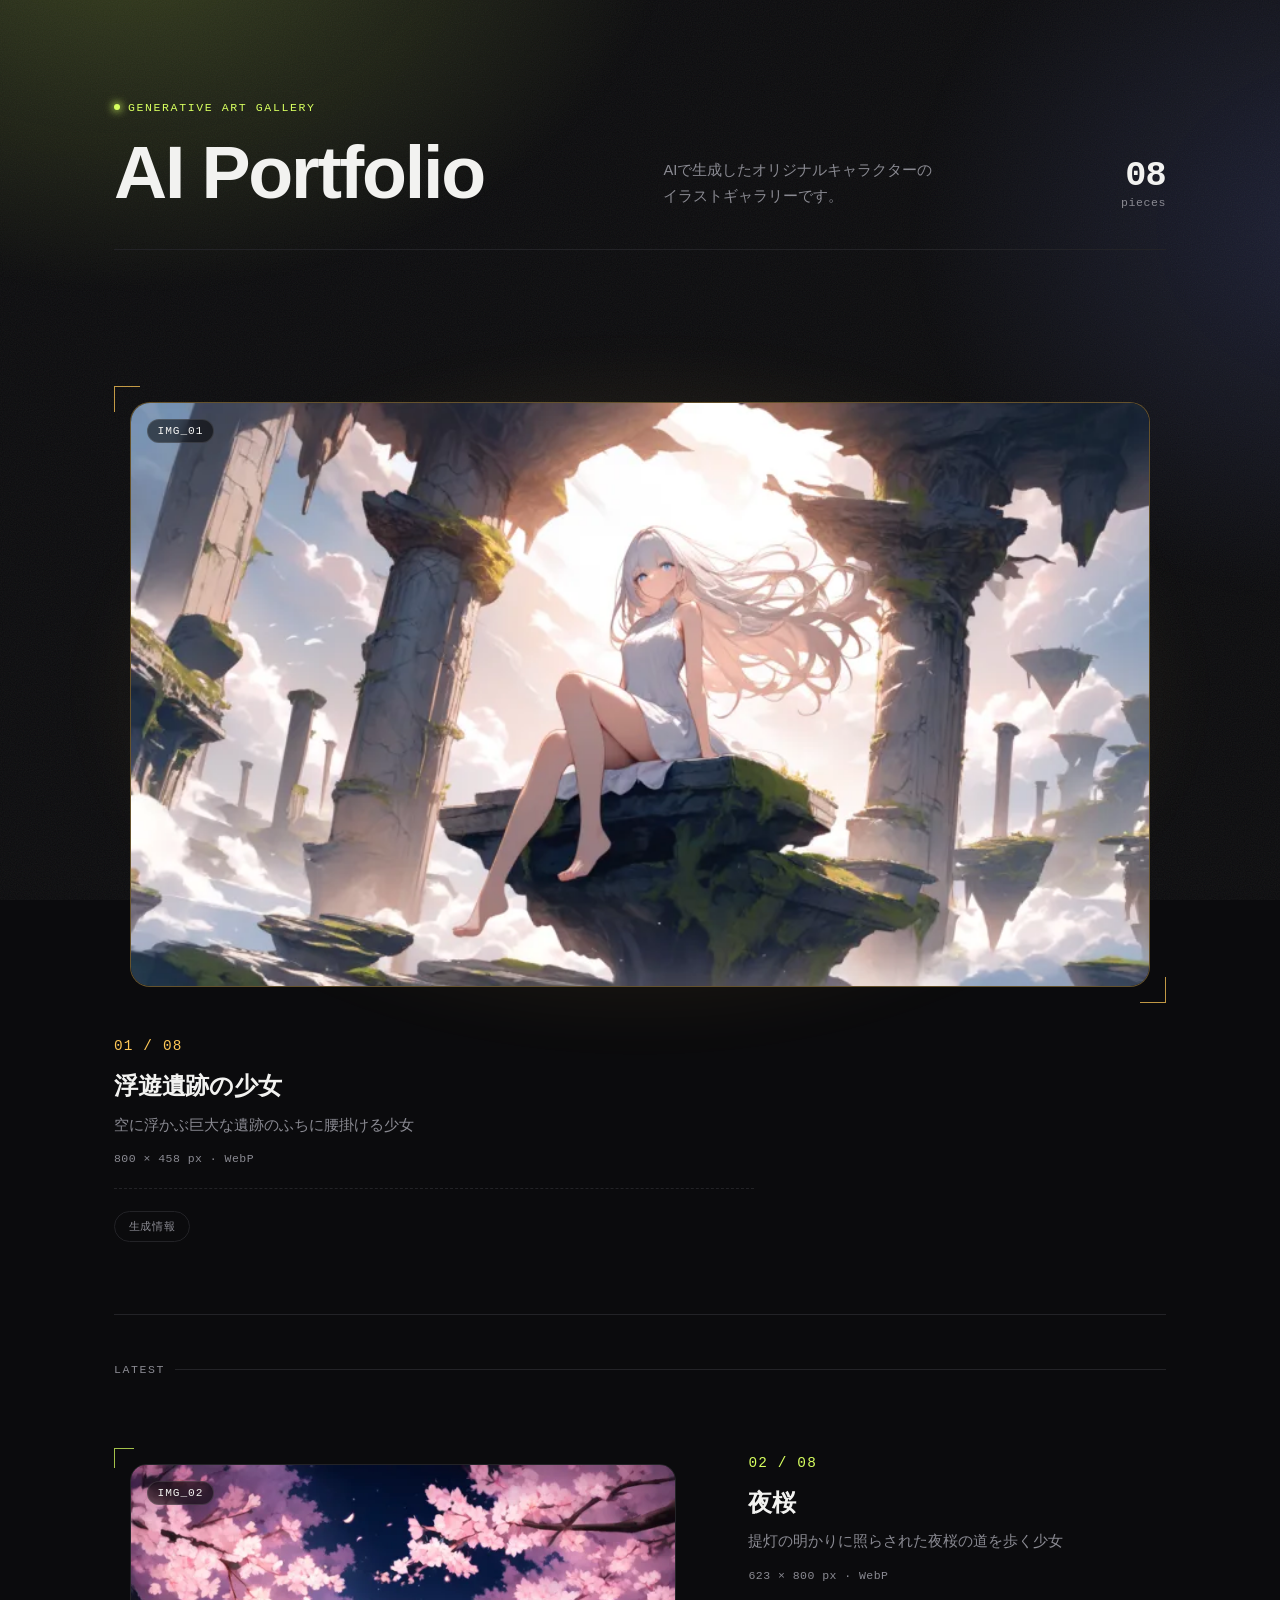
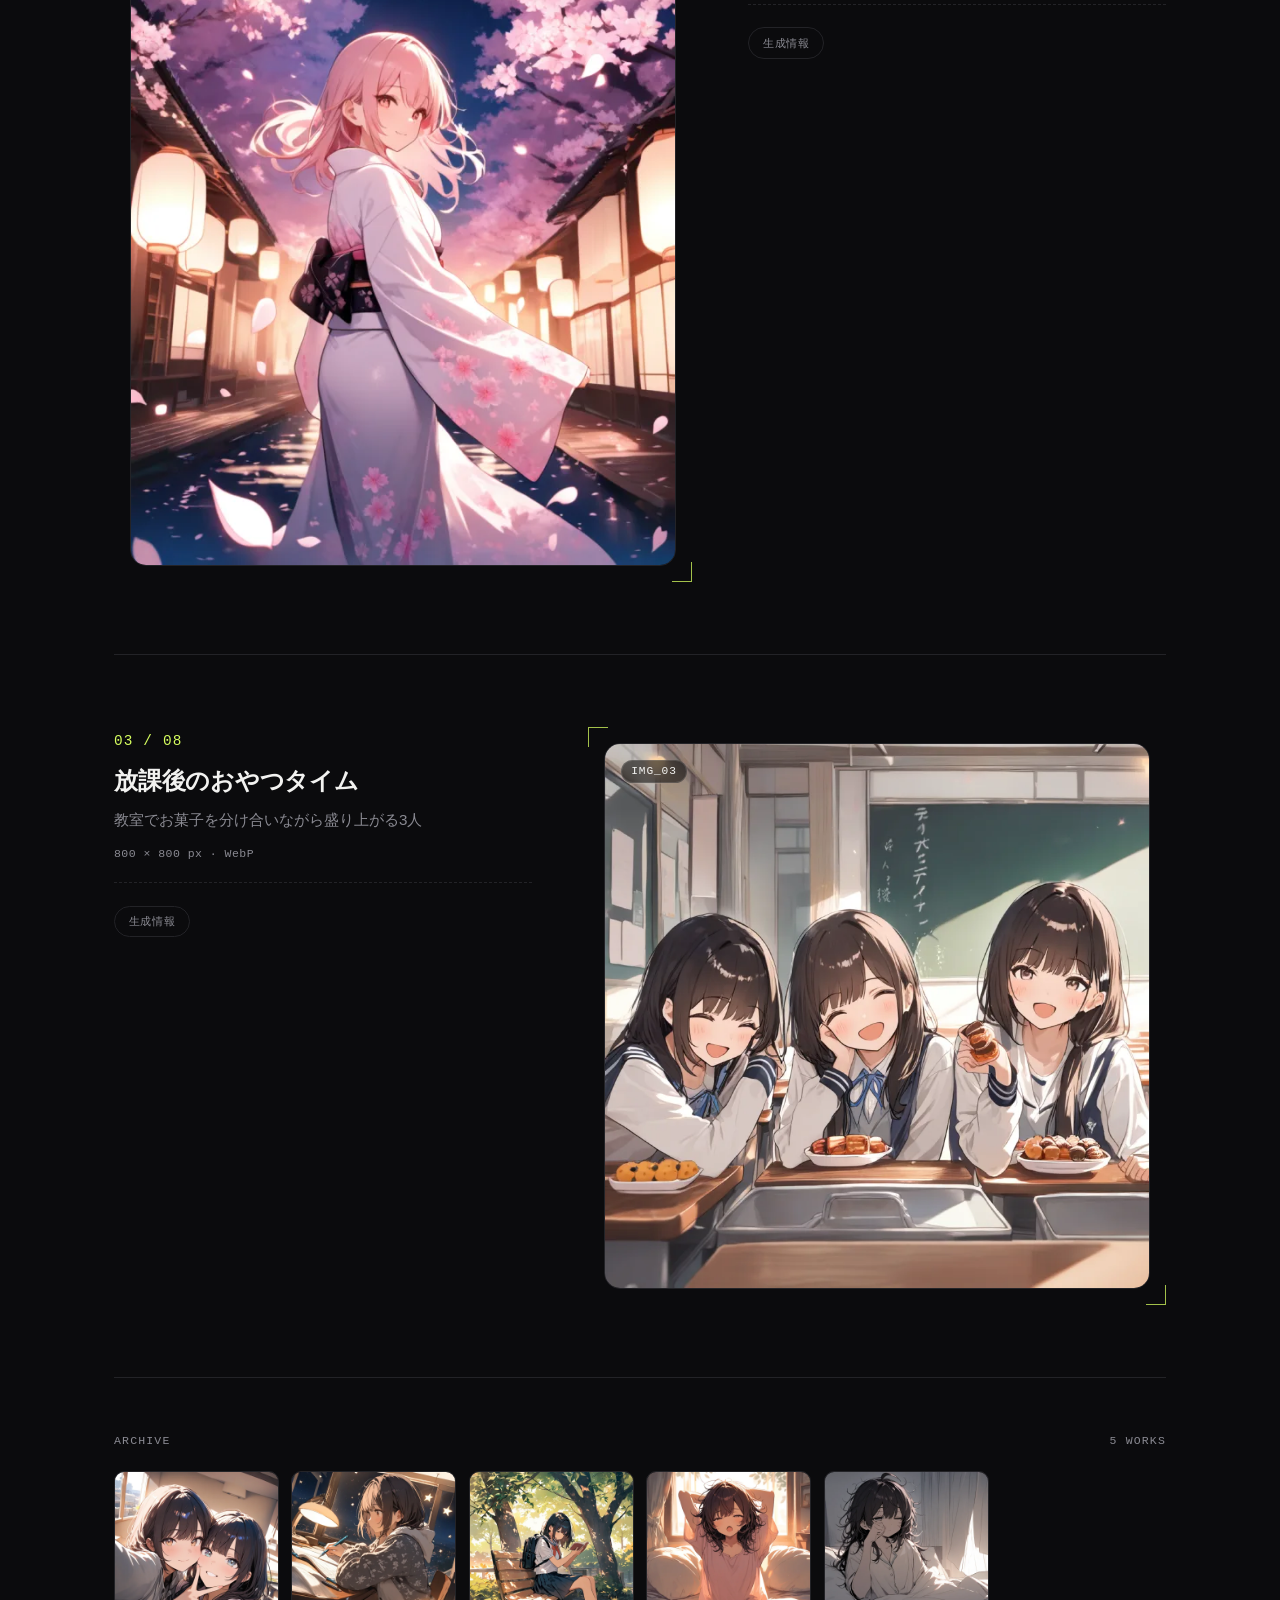
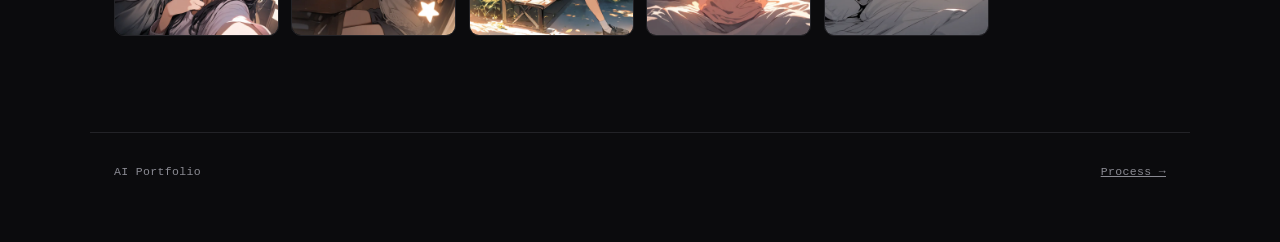
==== commit 6adf133b: "画像をPNGからWebPに変換してファイルサイズを削減 長辺800px・品質82で全画像をWebP化し、docs/images/を16MBから1MB未満に圧縮（#2）。 今後の追加分もscripts/" ====
--- a/docs/index.html
+++ b/docs/index.html
@@ -202,11 +202,11 @@
 // ひとつの作品 = ひとつのオブジェクト。画像を増やすときはこの配列の先頭に1件追加する（新しい順に上へ表示するため）。
 const ITEMS = [
   {
-    src: "images/yozakura_01.png",
+    src: "images/yozakura_01.webp",
     alt: "提灯に照らされた夜桜の並木道を歩く、着物姿の少女のイラスト",
     title: "夜桜",
     desc: "提灯の明かりに照らされた夜桜の道を歩く少女",
-    specs: "896 × 1152 px · PNG",
+    specs: "623 × 800 px · WebP",
     model: "cagliostrolab/animagine-xl-4.0 @ 2b7c1b397761bf5bd3cc42e5b39ec99314a75a96",
     seed: "588300740",
     steps: "30 / 5.5",
@@ -214,11 +214,11 @@
     negative: "lowres, bad anatomy, bad hands, blurry face, indistinct face, arch, gate, torii, tunnel, circular frame, extra fingers, missing fingers, text, error, missing finger, extra digits, fewer digits, cropped, worst quality, low quality, low score, bad score, average score, signature, watermark, username, blurry"
   },
   {
-    src: "images/floating_ruins_girl_01.png",
+    src: "images/floating_ruins_girl_01.webp",
     alt: "空に浮かぶ巨大な遺跡のふちに座る、白いドレスの少女のイラスト",
     title: "浮遊遺跡の少女",
     desc: "空に浮かぶ巨大な遺跡のふちに腰掛ける少女",
-    specs: "1344 × 768 px · PNG",
+    specs: "800 × 458 px · WebP",
     pinned: true,
     model: "cagliostrolab/animagine-xl-4.0 @ 2b7c1b397761bf5bd3cc42e5b39ec99314a75a96",
     seed: "1801887497",
@@ -228,11 +228,11 @@
     negative: "lowres, bad anatomy, bad hands, blurry face, indistinct face, expressionless, asymmetrical eyes, extra fingers, missing fingers, text, error, missing finger, extra digits, fewer digits, worst quality, low quality, low score, bad score, average score, signature, watermark, username, blurry"
   },
   {
-    src: "images/classroom_snacks_01.png",
+    src: "images/classroom_snacks_01.webp",
     alt: "放課後の教室でお菓子を分け合いながらわちゃわちゃする3人の女の子のイラスト",
     title: "放課後のおやつタイム",
     desc: "教室でお菓子を分け合いながら盛り上がる3人",
-    specs: "1024 × 1024 px · PNG",
+    specs: "800 × 800 px · WebP",
     model: "cagliostrolab/animagine-xl-4.0 @ 2b7c1b397761bf5bd3cc42e5b39ec99314a75a96",
     seed: "199365787",
     steps: "28 / 5.0",
@@ -241,11 +241,11 @@
     negative: "lowres, bad anatomy, bad hands, extra arms, extra legs, extra fingers, missing fingers, fused faces, extra heads, missing limbs, fused desks, merged furniture, single oversized desk, seamless desks, warped furniture, malformed table, window behind subject, backlit window backdrop, mutated, deformed, text, error, missing finger, extra digits, fewer digits, cropped, worst quality, low quality, low score, bad score, average score, signature, watermark, username, blurry"
   },
   {
-    src: "images/selfie_cheek_to_cheek_01.png",
+    src: "images/selfie_cheek_to_cheek_01.webp",
     alt: "頬を寄せ合って自撮りをする2人の女の子のイラスト",
     title: "自撮りショット",
     desc: "頬をくっつける距離で自撮りをする2人",
-    specs: "1024 × 1024 px · PNG",
+    specs: "800 × 800 px · WebP",
     model: "cagliostrolab/animagine-xl-4.0 @ 2b7c1b397761bf5bd3cc42e5b39ec99314a75a96",
     seed: "774460154",
     steps: "28 / 5.0",
@@ -253,11 +253,11 @@
     negative: "lowres, bad anatomy, bad hands, extra arms, extra legs, extra fingers, fused faces, mutated, deformed, text, error, missing finger, extra digits, fewer digits, cropped, worst quality, low quality, low score, bad score, average score, signature, watermark, username, blurry"
   },
   {
-    src: "images/night_study_desk_01.png",
+    src: "images/night_study_desk_01.webp",
     alt: "ランプの明かりの下、夜に宿題をする少女のイラスト",
     title: "夜の勉強",
     desc: "ランプの明かりの下、夜に宿題をする少女",
-    specs: "1024 × 1024 px · PNG",
+    specs: "800 × 800 px · WebP",
     model: "cagliostrolab/animagine-xl-4.0 @ 2b7c1b397761bf5bd3cc42e5b39ec99314a75a96",
     seed: "1035615588",
     steps: "28 / 5.0",
@@ -265,11 +265,11 @@
     negative: "lowres, bad anatomy, bad hands, text, error, missing finger, extra digits, fewer digits, cropped, worst quality, low quality, low score, bad score, average score, signature, watermark, username, blurry"
   },
   {
-    src: "images/afterschool_park_reading_01.png",
+    src: "images/afterschool_park_reading_01.webp",
     alt: "放課後、公園のベンチで読書する少女のイラスト",
     title: "放課後の読書",
     desc: "公園のベンチで読書をする少女",
-    specs: "1024 × 1024 px · PNG",
+    specs: "800 × 800 px · WebP",
     model: "cagliostrolab/animagine-xl-4.0 @ 2b7c1b397761bf5bd3cc42e5b39ec99314a75a96",
     seed: "949732199",
     steps: "28 / 5.0",
@@ -277,11 +277,11 @@
     negative: "lowres, bad anatomy, bad hands, text, error, missing finger, extra digits, fewer digits, cropped, worst quality, low quality, low score, bad score, average score, signature, watermark, username, blurry"
   },
   {
-    src: "images/wakeup_energetic_02_fixed.png",
+    src: "images/wakeup_energetic_02_fixed.webp",
     alt: "元気に伸びをする少女のイラスト",
     title: "元気に伸びバージョン",
     desc: "朝、快眠後に伸びをする少女",
-    specs: "1024 × 1024 px · PNG",
+    specs: "800 × 800 px · WebP",
     model: "cagliostrolab/animagine-xl-4.0 @ 2b7c1b397761bf5bd3cc42e5b39ec99314a75a96",
     seed: "374562408",
     steps: "28 / 5.0",
@@ -289,11 +289,11 @@
     negative: "lowres, bad anatomy, bad hands, text, error, missing finger, extra digits, fewer digits, cropped, worst quality, low quality, low score, bad score, average score, signature, watermark, username, blurry"
   },
   {
-    src: "images/wakeup_sleepy_02_fixed.png",
+    src: "images/wakeup_sleepy_02_fixed.webp",
     alt: "寝ぼけまなこの少女のイラスト",
     title: "寝ぼけまなこバージョン",
     desc: "同シチュエーションの寝ぼけ顔版",
-    specs: "1024 × 1024 px · PNG",
+    specs: "800 × 800 px · WebP",
     model: "cagliostrolab/animagine-xl-4.0 @ 2b7c1b397761bf5bd3cc42e5b39ec99314a75a96",
     seed: "1880508656",
     steps: "28 / 5.0",
